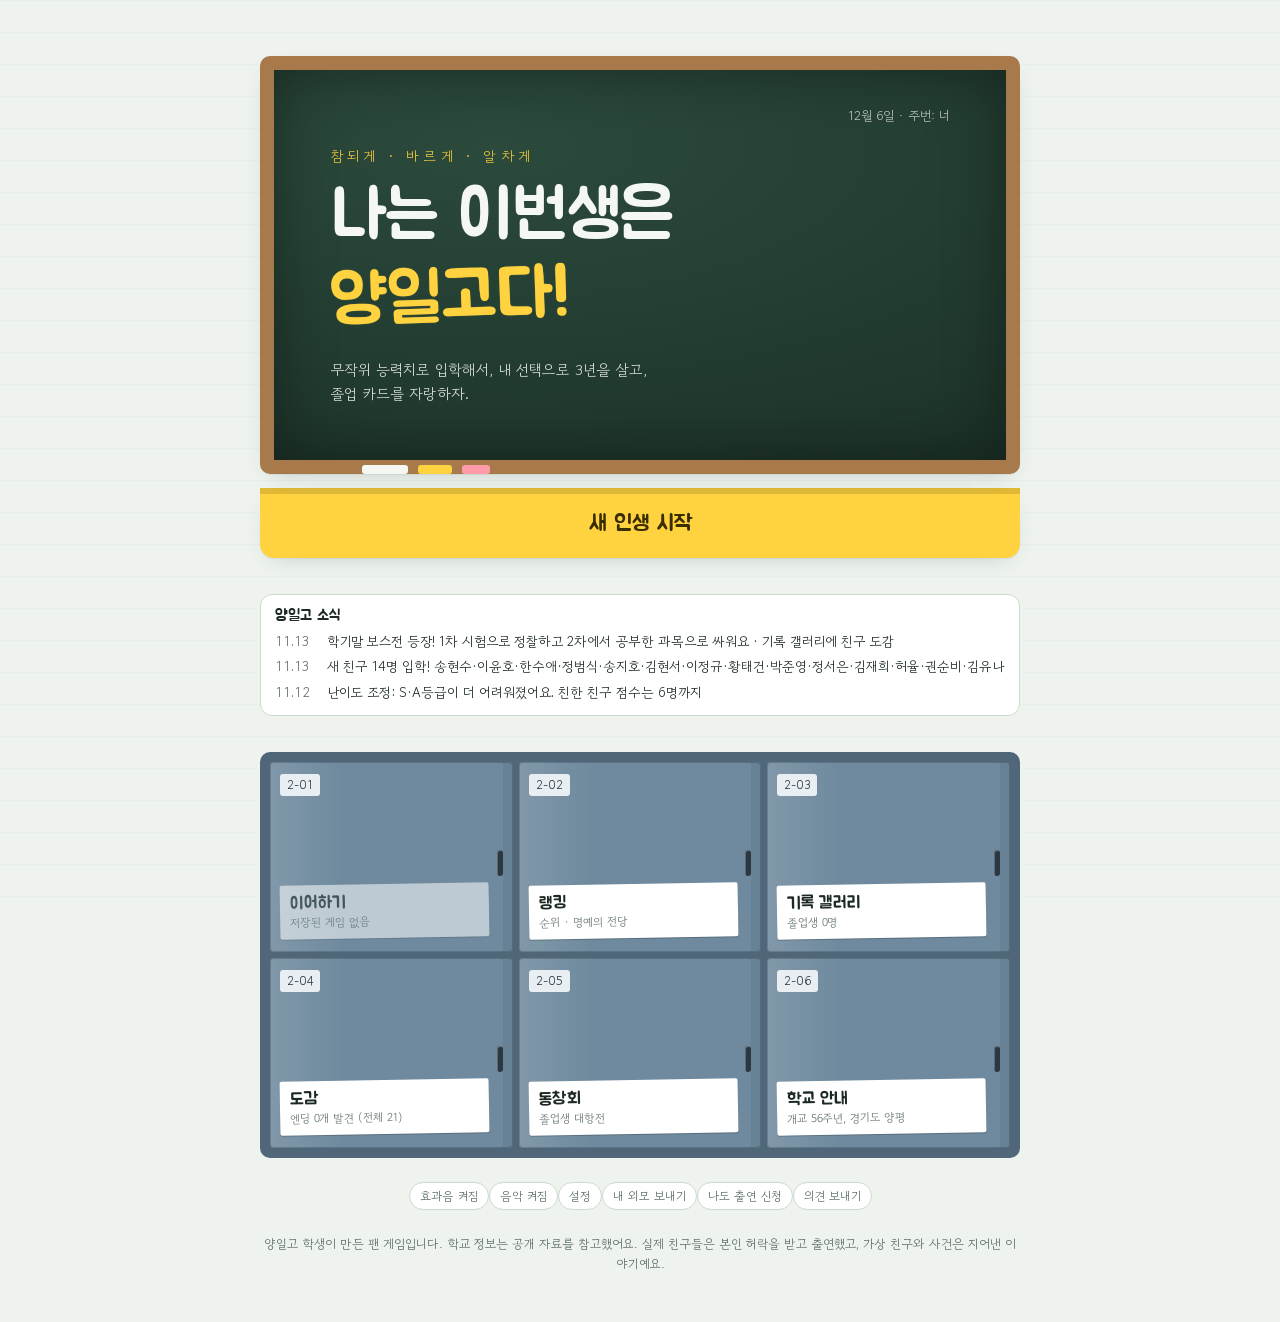
==== index.html @ 9ff0fd0d "소리: 상황별 배경음악 6곡(평소·시험·보스전·축제·밤·졸업), 효과음 10종 추가 Co-Authored-By: Claude Opus 5.5 <noreply@anthropic.co" ====
<!doctype html>
<html lang="ko">
<head>
<meta charset="utf-8">
<meta name="viewport" content="width=device-width, initial-scale=1, viewport-fit=cover">
<title>나는 이번생은 양일고다!</title>
<meta name="description" content="무작위 능력치로 입학해 졸업까지, 병맛 사건과 다양한 엔딩이 있는 학교생활 시뮬레이션">
<link rel="preconnect" href="https://fonts.googleapis.com">
<link rel="preconnect" href="https://fonts.gstatic.com" crossorigin>
<link rel="stylesheet" href="https://fonts.googleapis.com/css2?family=Jua&family=Gowun+Dodum&family=Nanum+Myeongjo:wght@400;700;800&family=Nanum+Pen+Script&display=swap">
<link rel="stylesheet" href="style.css">
<style>:root{padding-top:env(safe-area-inset-top,0px);padding-bottom:env(safe-area-inset-bottom,0px)} body{margin:0} img{max-width:100%}</style>
</head>
<body>
<div id="app" aria-live="polite"></div>
<div id="modal" class="overlay" hidden></div>
<div id="viewer" class="overlay" hidden></div>
<div id="mini" class="overlay mini" hidden></div>
<div id="toast" class="toast" role="status" hidden></div>

<script src="school.js"></script>
<script src="avatar.js"></script>
<script src="avatar2.js"></script>
<script src="scene.js"></script>
<script src="characters.js"></script>
<script src="friends.js"></script>
<script src="events.js"></script>
<script src="deep.js"></script>
<script src="variants.js"></script>
<script src="romance.js"></script>
<script src="endings.js"></script>
<script src="game.js"></script>
<script src="minigame.js"></script>
<script src="questions.js"></script>
<script src="records.js"></script>
<script src="extras.js"></script>
<script src="fx.js"></script>
<script src="meta.js"></script>
<script src="life.js"></script>
<script src="lookmaker.js"></script>
<script src="ranking.js"></script>
<script src="report.js"></script>
<script src="boss.js"></script>
<script src="bossui.js"></script>
<script src="eventv2.js"></script>
<script src="cutscene.js"></script>
<script src="sound.js"></script>
<script src="frienddex.js"></script>
<script>start();</script>
</body>
</html>
---- style.css ----
/* 레이아웃 개념: 칠판(무대)과 학생 수첩(패널) — 칠판 녹색 + 분필 흰색 + 형광펜 노랑 */
:root {
  --paper: #eef3ee;
  --card: #ffffff;
  --ink: #1d2a24;
  --muted: #5d6f66;
  --line: #cbd9cf;
  --board: #2b4a3c;
  --board-deep: #1d3329;
  --board-text: #2b4a3c;
  --chalk: #f4f7f2;
  --marker: #ffd23f;
  --marker-ink: #3a2e00;
  --rose: #d9455f;
  --violet: #7552d1;
  --wood: #a8794a;
  --up: #1f8a5b;
  --down: #c8402f;
  --shadow: 0 1px 0 rgba(29, 51, 41, .06), 0 8px 24px -12px rgba(29, 51, 41, .25);
  --steel: #6f8a9e;
  --steel-deep: #4f6778;
  --notebook: #fbfcfd;
  --notebook-line: #c9daea;
  --notebook-margin: #e7a5a5;
  --seal: #c23b2e;
  --bubble-in: #eef2ef;
  --bubble-out: #ffd23f;
  --f-disp: 'Jua', 'Gowun Dodum', 'Apple SD Gothic Neo', sans-serif;
  --f-doc: 'Nanum Myeongjo', 'AppleMyungjo', 'Batang', serif;
  --f-hand: 'Nanum Pen Script', 'Gowun Dodum', cursive;
  --f-body: 'Gowun Dodum', 'Apple SD Gothic Neo', 'Malgun Gothic', sans-serif;
  --r: 14px;
}
@media (prefers-color-scheme: dark) {
  :root:not([data-theme="light"]) {
    --paper: #111b16; --card: #1a2821; --ink: #e5ede7; --muted: #94a89d; --line: #2c4237;
    --board: #22392e; --board-deep: #172820; --board-text: #9fd8b8; --chalk: #f0f4f0; --rose: #ff7a8f; --violet: #a68bff;
    --up: #5fd39a; --down: #ff8a7a; --shadow: 0 8px 24px -12px rgba(0, 0, 0, .6); color-scheme: dark;
    --steel: #3e5363; --steel-deep: #2c3c48; --notebook: #1f2a25; --notebook-line: #2f4a5e; --notebook-margin: #6e3d3d; --seal: #ff7a6b; --bubble-in: #24342c;
  }
}
:root[data-theme="dark"] {
  --paper: #111b16; --card: #1a2821; --ink: #e5ede7; --muted: #94a89d; --line: #2c4237;
  --board: #22392e; --board-deep: #172820; --board-text: #9fd8b8; --chalk: #f0f4f0; --rose: #ff7a8f; --violet: #a68bff;
  --up: #5fd39a; --down: #ff8a7a; --shadow: 0 8px 24px -12px rgba(0, 0, 0, .6); color-scheme: dark;
    --steel: #3e5363; --steel-deep: #2c3c48; --notebook: #1f2a25; --notebook-line: #2f4a5e; --notebook-margin: #6e3d3d; --seal: #ff7a6b; --bubble-in: #24342c;
}

*, *::before, *::after { box-sizing: border-box; }
[hidden] { display: none !important; }
html, body { min-height: 100%; }
body {
  margin: 0; background: var(--paper); color: var(--ink);
  font-family: var(--f-body); font-size: 15px; line-height: 1.6;
  background-image: linear-gradient(var(--line) 1px, transparent 1px);
  background-size: 100% 32px; background-attachment: fixed;
  background-blend-mode: normal;
}
body::before { content: ""; position: fixed; inset: 0; background: var(--paper); opacity: .82; z-index: -1; }
button { font: inherit; color: inherit; }
h1, h2, h3 { font-family: var(--f-disp); font-weight: 400; line-height: 1.2; text-wrap: balance; margin: 0; }
:focus-visible { outline: 3px solid var(--marker); outline-offset: 2px; }

#app {
  max-width: 1240px; margin: 0 auto;
  padding-left: max(16px, env(safe-area-inset-left, 0px));
  padding-right: max(16px, env(safe-area-inset-right, 0px));
  padding-block: 20px 48px;
}

.eyebrow { margin: 0; font-size: 12.5px; letter-spacing: .08em; color: var(--muted); }
.eyebrow.center { text-align: center; }
.sec-title { font-size: 17px; margin-bottom: 10px; display: flex; align-items: center; gap: 8px; }
.sec-title::after { content: ""; flex: 1; height: 1px; background: var(--line); }
.fine { font-size: 12.5px; color: var(--muted); margin: 0; }
.fine.center { text-align: center; }
.fine a { color: inherit; }

/* 버튼 */
.btn {
  display: inline-flex; flex-direction: column; align-items: center; justify-content: center; gap: 2px;
  padding: 11px 18px; border-radius: 12px; border: 1.5px solid var(--line);
  background: var(--card); cursor: pointer; font-family: var(--f-disp); font-size: 16px;
  transition: transform .12s, border-color .12s, background .12s;
}
.btn:hover:not(:disabled) { border-color: var(--board); transform: translateY(-1px); }
.btn:disabled { opacity: .45; cursor: not-allowed; }
.btn small { font-family: var(--f-body); font-size: 12px; color: var(--muted); }
.btn.primary { background: var(--marker); border-color: var(--marker); color: var(--marker-ink); }
.btn.primary small { color: var(--marker-ink); }
.btn.big { padding: 16px 20px; font-size: 19px; }
.btn.sm { padding: 6px 12px; font-size: 14px; border-radius: 10px; }
.btn.wide { width: 100%; }
.link { background: none; border: 0; color: var(--muted); cursor: pointer; padding: 6px 0; font-size: 14px; }
.link:hover { color: var(--ink); text-decoration: underline; }

/* ───── 메인 메뉴 ───── */
.menu { display: grid; gap: 24px; max-width: 760px; margin: 4vh auto 0; }
.board {
  position: relative; background: radial-gradient(120% 90% at 30% 20%, var(--board), var(--board-deep));
  color: var(--chalk); border: 14px solid var(--wood); border-radius: 10px;
  padding: 36px clamp(20px, 5vw, 56px) 54px; box-shadow: var(--shadow), inset 0 0 60px rgba(0, 0, 0, .35);
}
.board-date { margin: 0 0 18px; font-size: 13px; opacity: .7; text-align: right; }
.logo { font-size: clamp(38px, 8vw, 68px); letter-spacing: -.01em; }
.logo span { color: var(--marker); display: inline-block; transform: rotate(-2deg); text-shadow: 0 0 1px rgba(255, 210, 63, .6); }
.board-sub { margin: 18px 0 0; max-width: 36ch; opacity: .85; }
.chalk-tray { position: absolute; left: 12%; bottom: -14px; display: flex; gap: 10px; }
.chalk-tray i { display: block; width: 46px; height: 9px; border-radius: 3px; background: var(--chalk); }
.chalk-tray i:nth-child(2) { background: var(--marker); width: 34px; }
.chalk-tray i:nth-child(3) { background: #ff9aa8; width: 28px; }
.menu-actions { display: grid; grid-template-columns: repeat(2, minmax(0, 1fr)); gap: 12px; }
.menu-actions .primary { grid-column: 1 / -1; }

/* ───── 공통 시트 ───── */
.sheet-head { margin-bottom: 18px; }
.sheet-head h2 { font-size: clamp(28px, 5vw, 38px); }
.sheet-head.row { display: flex; justify-content: space-between; align-items: flex-end; gap: 12px; flex-wrap: wrap; }
.paper { background: var(--card); border: 1px solid var(--line); border-radius: var(--r); padding: 18px; box-shadow: var(--shadow); min-width: 0; }

/* ───── 캐릭터 생성 ───── */
.create { max-width: 720px; margin: 0 auto; display: grid; gap: 16px; }
.idcard {
  display: grid; grid-template-columns: 130px minmax(0, 1fr); gap: 22px;
  background: var(--card); border: 1px solid var(--line); border-radius: 18px; padding: 22px; box-shadow: var(--shadow);
  border-top: 10px solid var(--board);
}
.photo {
  aspect-ratio: 3 / 4; max-width: 100%; border: 2px dashed var(--line); border-radius: 10px; display: grid; place-items: center; align-content: center; gap: 4px;
  background: repeating-linear-gradient(45deg, transparent 0 8px, color-mix(in srgb, var(--line) 35%, transparent) 8px 9px);
}
.photo span { font-family: var(--f-disp); font-size: 54px; color: var(--board-text); line-height: 1; }
.photo small { font-size: 11px; color: var(--muted); }
.field-l { font-size: 12px; color: var(--muted); letter-spacing: .08em; }
.name-input {
  display: block; width: 100%; font-family: var(--f-disp); font-size: 30px; border: 0; border-bottom: 2px solid var(--ink);
  background: transparent; color: var(--ink); padding: 2px 0 4px; margin-bottom: 14px;
}
.name-input:focus { outline: none; border-color: var(--marker); }
.seg.gender { margin: -4px 0 14px; }
.trait-cards { display: grid; grid-template-columns: repeat(auto-fit, minmax(200px, 1fr)); gap: 10px; }
.trait-card { display: grid; gap: 4px; background: var(--card); border: 1px solid var(--line); border-radius: 12px; padding: 14px; }
.trait-card b { font-family: var(--f-disp); font-weight: 400; font-size: 18px; }
.trait-card .pro { color: var(--up); font-size: 13.5px; }
.trait-card .con { color: var(--down); font-size: 13.5px; }
.trait-card.secret { border-style: dashed; color: var(--muted); }
.trait-card.secret b { color: var(--ink); }
.mode-cards { display: grid; grid-template-columns: repeat(auto-fit, minmax(220px, 1fr)); gap: 10px; }
.mode-card { display: grid; gap: 4px; text-align: left; font: inherit; color: var(--ink); background: var(--card); border: 1px solid var(--line); border-radius: 12px; padding: 14px; cursor: pointer; }
.mode-card b { font-family: var(--f-disp); font-weight: 400; font-size: 18px; }
.mode-card span { color: var(--muted); font-size: 13.5px; }
.mode-card.on { border: 2px solid var(--ink); padding: 13px; }
.mode-card:focus-visible { outline: 3px solid var(--line); outline-offset: 2px; }
.create-actions { display: flex; gap: 10px; flex-wrap: wrap; justify-content: flex-end; }
.create-actions.col { flex-direction: column; align-items: stretch; }

/* 능력치 막대 */
.stats { display: grid; gap: 7px; }
.stat { display: grid; grid-template-columns: 52px minmax(0, 1fr) 30px; align-items: center; gap: 10px; font-size: 13.5px; }
.stat-l { color: var(--muted); }
.stat-v { font-family: var(--f-disp); font-size: 16px; text-align: right; font-variant-numeric: tabular-nums; }
.bar { height: 10px; border-radius: 5px; background: color-mix(in srgb, var(--line) 70%, transparent); overflow: hidden; }
.bar i { display: block; height: 100%; background: var(--board-text); border-radius: 5px; transition: width .5s cubic-bezier(.2, .8, .2, 1); }
.stat.warn .bar i { background: #e0a52b; }
.stat.danger .bar i { background: var(--rose); }
.fatigue { margin-top: 10px; padding-top: 10px; border-top: 1px dashed var(--line); }
.fatigue .bar i { background: #8a9b92; }
.warn-text { margin: 6px 0 0; color: var(--rose); font-size: 13px; }

/* ───── 게임 화면 ───── */
.topbar {
  position: sticky; top: env(safe-area-inset-top, 0px); z-index: 5;
  display: flex; align-items: center; gap: 14px; flex-wrap: wrap;
  background: var(--board); color: var(--chalk); border-radius: 14px; padding: 10px 14px; margin-bottom: 16px;
  box-shadow: var(--shadow);
}
.logo-mini { background: var(--marker); color: var(--marker-ink); border: 0; border-radius: 8px; padding: 4px 10px; font-family: var(--f-disp); font-size: 16px; cursor: pointer; }
.date-box { display: flex; align-items: baseline; gap: 10px; flex-wrap: wrap; flex: 1; min-width: 0; }
.date-box b { font-family: var(--f-disp); font-weight: 400; font-size: 20px; }
.grade-tag { font-size: 13px; opacity: .8; }
.dday { font-size: 13px; background: rgba(255, 255, 255, .12); padding: 1px 10px; border-radius: 99px; }
.dday:empty { display: none; }
.ap { display: flex; align-items: center; gap: 6px; }
.ap i { width: 16px; height: 16px; border-radius: 50%; border: 2px solid var(--chalk); opacity: .5; }
.ap i.on { background: var(--marker); border-color: var(--marker); opacity: 1; }
.ap span { font-family: var(--f-disp); font-size: 15px; margin-left: 4px; font-variant-numeric: tabular-nums; }

.game { display: grid; grid-template-columns: 260px minmax(0, 1fr) 280px; gap: 16px; align-items: start; }
.panel { background: var(--card); border: 1px solid var(--line); border-radius: var(--r); padding: 16px; box-shadow: var(--shadow); min-width: 0; }
.me-head { display: flex; align-items: center; gap: 12px; margin-bottom: 10px; }
.me-photo { width: 48px; height: 48px; flex: none; display: grid; place-items: center; border-radius: 12px; background: var(--board); color: var(--chalk); font-family: var(--f-disp); font-size: 24px; }
.me-name { font-family: var(--f-disp); font-weight: 400; font-size: 21px; display: block; line-height: 1.2; }
.me-nick { display: block; color: var(--muted); font-size: 12.5px; }
.traits { display: flex; flex-wrap: wrap; gap: 5px; margin-bottom: 14px; }
.trait { font-size: 12px; padding: 2px 9px; border-radius: 99px; background: color-mix(in srgb, var(--board-text) 12%, transparent); border: 1px solid color-mix(in srgb, var(--board-text) 30%, transparent); cursor: help; }
.trait.talent { background: var(--marker); color: var(--marker-ink); border-color: var(--marker); }
.trait.secret { border-style: dashed; background: none; color: var(--muted); }
.me-meta { margin: 14px 0 0; display: grid; gap: 6px; font-size: 13px; }
.me-meta div { display: flex; justify-content: space-between; gap: 8px; }
.me-meta dt { color: var(--muted); }
.me-meta dd { margin: 0; text-align: right; display: flex; gap: 3px; flex-wrap: wrap; justify-content: flex-end; }
.gr { display: inline-grid; place-items: center; min-width: 22px; height: 22px; padding: 0 4px; border-radius: 6px; font-family: var(--f-disp); font-size: 13px; background: color-mix(in srgb, var(--line) 60%, transparent); }
.gr.g1, .gr.g2 { background: var(--marker); color: var(--marker-ink); }
.gr.g3 { background: color-mix(in srgb, var(--board-text) 22%, transparent); }
.gr.g4, .gr.g5 { background: color-mix(in srgb, var(--rose) 18%, transparent); }
.gr.g7, .gr.g8, .gr.g9 { background: color-mix(in srgb, var(--rose) 22%, transparent); }

.stage { display: grid; gap: 14px; min-width: 0; }
.slots { list-style: none; margin: 0; padding: 0; display: grid; grid-template-columns: repeat(3, 1fr); gap: 6px; }
.slots li { text-align: center; font-size: 13px; padding: 6px 4px; border-radius: 10px; border: 1.5px dashed var(--line); color: var(--muted); }
.slots li.done { text-decoration: line-through; opacity: .6; }
.slots li.now { border-style: solid; border-color: var(--board-text); color: var(--ink); background: var(--card); font-weight: 700; }

.situation {
  position: relative; background: radial-gradient(120% 120% at 20% 0%, var(--board), var(--board-deep)); color: var(--chalk);
  border: 10px solid var(--wood); border-radius: 10px; padding: 22px 24px 26px; min-height: 180px;
  box-shadow: inset 0 0 40px rgba(0, 0, 0, .3);
}
.situation .eyebrow { color: var(--marker); opacity: .95; }
.situation h2 { font-size: clamp(24px, 4vw, 32px); margin: 6px 0 4px; }
.sit-text { margin: 8px 0 0; font-size: 16.5px; max-width: 60ch; }
.chips { display: flex; flex-wrap: wrap; gap: 6px; margin-top: 12px; }
.chip { font-size: 12.5px; padding: 2px 10px; border-radius: 99px; font-variant-numeric: tabular-nums; }
.chip.up { background: color-mix(in srgb, var(--up) 22%, transparent); color: var(--up); }
.chip.down { background: color-mix(in srgb, var(--down) 20%, transparent); color: var(--down); }
.situation .chip.up { background: rgba(95, 211, 154, .18); color: #9ff0c3; }
.situation .chip.down { background: rgba(255, 138, 122, .18); color: #ffb3a8; }
.notes { list-style: none; margin: 12px 0 0; padding: 0; display: grid; gap: 4px; }
.notes li { font-family: var(--f-disp); font-size: 15px; color: var(--marker-ink); background: var(--marker); padding: 3px 10px; border-radius: 6px; justify-self: start; }

.actions { display: grid; grid-template-columns: repeat(auto-fill, minmax(190px, 1fr)); gap: 10px; }
.action {
  display: flex; align-items: center; gap: 12px; text-align: left; padding: 12px 14px; border-radius: 14px;
  background: var(--card); border: 1.5px solid var(--line); cursor: pointer; transition: transform .12s, border-color .12s, box-shadow .12s;
}
.action:hover:not(:disabled) { transform: translateY(-2px); border-color: var(--board); box-shadow: var(--shadow); }
.action:disabled { opacity: .45; cursor: not-allowed; }
.action b, .pick b, .choice b { font-family: var(--f-disp); font-weight: 400; font-size: 17px; display: block; line-height: 1.25; }
.action small, .pick small, .choice small { color: var(--muted); font-size: 12.5px; display: block; }
.stamp {
  flex: none; width: 44px; height: 44px; border-radius: 50%; display: grid; place-items: center;
  border: 2.5px solid var(--rose); color: var(--rose); font-family: var(--f-disp); font-size: 20px; transform: rotate(-8deg);
}
.picker { background: var(--card); border: 1.5px solid var(--board); border-radius: 14px; padding: 14px; }
.picker-head { display: flex; justify-content: space-between; align-items: center; margin-bottom: 10px; font-family: var(--f-disp); font-size: 17px; }
.picker-head b { font-weight: 400; }
.pick-grid { display: grid; grid-template-columns: repeat(auto-fill, minmax(200px, 1fr)); gap: 8px; }
.pick { display: flex; align-items: center; gap: 10px; text-align: left; padding: 10px 12px; border-radius: 12px; border: 1.5px solid var(--line); background: var(--paper); cursor: pointer; }
.pick:hover { border-color: var(--board); }
.pick.loc { border-left: 5px solid var(--board); }
.day-end { display: flex; justify-content: flex-end; }

.avatar { flex: none; width: 38px; height: 38px; border-radius: 50%; display: grid; place-items: center; background: var(--c, var(--muted)); color: #fff; font-family: var(--f-disp); font-size: 18px; }
.avatar.sm { width: 32px; height: 32px; font-size: 15px; }
.avatar.lg { width: 64px; height: 64px; font-size: 28px; }
.friends { list-style: none; margin: 0 0 18px; padding: 0; display: grid; gap: 10px; }
.friends li { display: grid; grid-template-columns: auto minmax(0, 1fr) auto; align-items: center; gap: 10px; font-size: 13.5px; }
.friends li b { font-weight: 700; display: block; line-height: 1.3; }
.friends li small { color: var(--muted); font-size: 12px; }
.friends li.unknown { opacity: .5; }
.heart { display: block; height: 6px; border-radius: 3px; background: color-mix(in srgb, var(--line) 70%, transparent); overflow: hidden; margin-top: 3px; }
.heart i { display: block; height: 100%; background: var(--rose); border-radius: 3px; }
.log { list-style: none; margin: 0; padding: 0; display: grid; gap: 6px; font-size: 12.5px; color: var(--muted); }
.log li { padding-left: 12px; position: relative; }
.log li::before { content: ""; position: absolute; left: 0; top: .65em; width: 5px; height: 5px; border-radius: 50%; background: var(--line); }

/* ───── 이벤트 모달 ───── */
.overlay {
  position: fixed; inset: 0; z-index: 20; display: grid; place-items: center; overflow-y: auto;
  background: rgba(10, 20, 15, .55); backdrop-filter: blur(3px);
  padding: max(16px, env(safe-area-inset-top, 0px)) max(16px, env(safe-area-inset-right, 0px)) max(16px, env(safe-area-inset-bottom, 0px)) max(16px, env(safe-area-inset-left, 0px));
}
.ev-card {
  width: min(620px, 100%); background: var(--card); border-radius: 18px; padding: 22px; box-shadow: 0 30px 60px -20px rgba(0, 0, 0, .5);
  border-top: 10px solid var(--board); animation: pop .28s cubic-bezier(.2, .9, .3, 1.2);
}
.ev-card.t-absurd { border-top-color: var(--rose); }
.ev-card.t-rare { border-top-color: var(--violet); }
.ev-card.t-story { border-top-color: var(--marker); }
.ev-card.t-char, .ev-card.t-meet { border-top-color: #ff9aa8; }
.ev-top { display: flex; gap: 6px; margin-bottom: 8px; }
.ev-type { font-size: 12px; padding: 2px 10px; border-radius: 99px; background: color-mix(in srgb, var(--board) 15%, transparent); }
.t-absurd .ev-type { background: color-mix(in srgb, var(--rose) 18%, transparent); color: var(--rose); }
.t-rare .ev-type { background: color-mix(in srgb, var(--violet) 18%, transparent); color: var(--violet); }
.t-story .ev-type { background: var(--marker); color: var(--marker-ink); }
.ev-new { font-size: 12px; padding: 2px 10px; border-radius: 99px; background: var(--violet); color: #fff; }
.ev-card h2 { font-size: 26px; margin-bottom: 12px; }
.ev-body { display: flex; gap: 14px; align-items: flex-start; }
.ev-body p { margin: 0; font-size: 16px; }
.speaker { display: grid; justify-items: center; gap: 4px; flex: none; }
.speaker small { font-size: 12px; color: var(--muted); }
.ev-choices { display: grid; gap: 8px; margin-top: 18px; }
.choice { text-align: left; padding: 12px 16px; border-radius: 12px; border: 1.5px solid var(--line); background: var(--paper); cursor: pointer; transition: border-color .12s, transform .12s; }
.choice:hover:not(:disabled) { border-color: var(--board); transform: translateX(3px); }
.choice:disabled { opacity: .5; cursor: not-allowed; }
.ev-result { margin: 18px 0 14px; padding: 14px 16px; background: var(--paper); border-radius: 12px; border-left: 4px solid var(--marker); }
.ev-result p { margin: 4px 0 0; }
.ev-result .notes li { font-size: 14px; }
@keyframes pop { from { transform: translateY(14px) scale(.97); opacity: 0; } to { transform: none; opacity: 1; } }

/* ───── 학기 결산 ───── */
.report { max-width: 980px; margin: 0 auto; display: grid; gap: 16px; }
.report-grid { display: grid; grid-template-columns: repeat(3, minmax(0, 1fr)); gap: 14px; }
.tbl { width: 100%; border-collapse: collapse; font-size: 14px; font-variant-numeric: tabular-nums; }
.tbl th { text-align: left; font-weight: 400; color: var(--muted); font-size: 12.5px; border-bottom: 1px solid var(--line); padding: 4px 0; }
.tbl td { padding: 7px 0; border-bottom: 1px dashed var(--line); }
.tbl td:last-child, .tbl th:last-child { text-align: right; }
.tbl .up { color: var(--up); } .tbl .down { color: var(--down); }
.teacher-note { margin: 0; font-size: 13.5px; padding: 10px 12px; background: var(--paper); border-radius: 10px; }
.teacher-note b { display: block; font-family: var(--f-disp); font-weight: 400; color: var(--rose); }

/* ───── 엔딩 ───── */
.ending { max-width: 1040px; margin: 0 auto; display: grid; gap: 14px; }
.ending-head { display: flex; align-items: center; justify-content: center; gap: 20px; flex-wrap: wrap; }
.ending-kicker { margin: 0; color: var(--muted); font-size: 14px; }
.ending-title { font-size: clamp(34px, 7vw, 58px); animation: rise .8s cubic-bezier(.2, .8, .2, 1) both; }
.ending-desc { text-align: center; max-width: 52ch; margin: 0 auto; font-size: 16.5px; }
.rank-stamp {
  width: 92px; height: 92px; flex: none; border-radius: 50%; display: grid; place-items: center;
  border: 6px double var(--rose); color: var(--rose); font-family: var(--f-disp); font-size: 50px; transform: rotate(-12deg);
  animation: stamp .5s .5s cubic-bezier(.3, 1.6, .5, 1) both;
}
.rank-stamp.r-S { color: #d4a400; border-color: #d4a400; }
.rank-stamp.sm { width: 44px; height: 44px; font-size: 22px; border-width: 4px; animation: none; }
.ending-grid { display: grid; grid-template-columns: minmax(0, 1.1fr) minmax(0, 1fr); gap: 18px; margin-top: 8px; align-items: start; }
.card-frame { margin: 0; display: grid; gap: 6px; }
.card-frame img { width: 100%; max-width: 100%; aspect-ratio: 3 / 5; border-radius: 12px; background: var(--board-deep); box-shadow: var(--shadow); }
.card-frame figcaption { font-size: 12.5px; color: var(--muted); text-align: center; }
.ending-side { display: grid; gap: 14px; }
.kv { margin: 0; display: grid; grid-template-columns: repeat(2, minmax(0, 1fr)); gap: 10px 16px; }
.kv dt { font-size: 12px; color: var(--muted); }
.kv dd { margin: 0; font-family: var(--f-disp); font-size: 18px; }
.nick-line { margin: 12px 0 0; font-size: 13.5px; color: var(--muted); }
@keyframes rise { from { opacity: 0; transform: translateY(16px); } to { opacity: 1; transform: none; } }
@keyframes stamp { from { opacity: 0; transform: rotate(-12deg) scale(2.2); } to { opacity: 1; transform: rotate(-12deg) scale(1); } }

/* ───── 갤러리 · 도감 ───── */
.gallery, .dex { max-width: 1040px; margin: 0 auto; display: grid; gap: 14px; }
.toolbar { display: flex; justify-content: space-between; gap: 10px; flex-wrap: wrap; align-items: center; }
.tool-r { display: flex; gap: 8px; flex-wrap: wrap; justify-content: flex-end; }
.seg { display: inline-flex; flex-wrap: wrap; background: var(--card); border: 1px solid var(--line); border-radius: 12px; padding: 3px; gap: 2px; justify-self: start; }
.seg button { border: 0; background: none; padding: 6px 14px; border-radius: 9px; cursor: pointer; font-size: 14px; }
.seg button.on { background: var(--board); color: var(--chalk); }
.import { display: grid; gap: 8px; background: var(--card); border: 1px solid var(--line); border-radius: 12px; padding: 14px; font-size: 13.5px; }
.import textarea { width: 100%; font: 12px/1.4 ui-monospace, monospace; border: 1px solid var(--line); border-radius: 8px; padding: 8px; background: var(--paper); color: var(--ink); resize: vertical; }
.rec-grid { display: grid; grid-template-columns: repeat(auto-fill, minmax(230px, 1fr)); gap: 12px; }
.rec {
  display: grid; gap: 10px; text-align: left; padding: 14px; border-radius: 14px; cursor: pointer;
  background: radial-gradient(120% 120% at 20% 0%, var(--board), var(--board-deep)); color: var(--chalk);
  border: 6px solid var(--wood); transition: transform .15s;
}
.rec:hover { transform: translateY(-3px) rotate(-.4deg); }
.rec-top { display: flex; justify-content: space-between; font-size: 11.5px; opacity: .7; font-variant-numeric: tabular-nums; }
.rec-main { display: flex; align-items: center; gap: 10px; }
.rec-main b { font-family: var(--f-disp); font-weight: 400; font-size: 20px; display: block; line-height: 1.2; }
.rec-main small { color: var(--marker); font-size: 13px; }
.rec .rank-stamp { color: #ff9aa8; border-color: #ff9aa8; }
.rec .rank-stamp.r-S { color: var(--marker); border-color: var(--marker); }
.mini-stats { display: grid; grid-template-columns: repeat(5, 1fr); gap: 6px; height: 54px; align-items: end; }
.mini-stats span { position: relative; height: 100%; display: flex; align-items: flex-end; background: rgba(255, 255, 255, .08); border-radius: 4px; }
.mini-stats i { display: block; width: 100%; background: var(--chalk); border-radius: 4px; opacity: .85; }
.mini-stats em { position: absolute; bottom: 2px; left: 0; right: 0; text-align: center; font-style: normal; font-size: 10.5px; color: var(--board-deep); }
.rec-traits { font-size: 12px; opacity: .75; }
.empty { text-align: center; padding: 50px 16px; background: var(--card); border: 1.5px dashed var(--line); border-radius: 16px; display: grid; gap: 4px; justify-items: center; }
.empty p { margin: 0; }
.empty p:first-child { font-family: var(--f-disp); font-size: 22px; }
.empty .btn { margin-top: 12px; }
.dex-list { list-style: none; margin: 0; padding: 0; display: grid; grid-template-columns: repeat(auto-fill, minmax(260px, 1fr)); gap: 10px; }
.dex-item { display: grid; gap: 4px; padding: 14px; border-radius: 12px; border: 1.5px dashed var(--line); color: var(--muted); font-size: 13.5px; }
.dex-item b { font-family: var(--f-disp); font-weight: 400; font-size: 18px; color: var(--ink); }
.dex-item.found { border-style: solid; background: var(--card); color: var(--ink); box-shadow: var(--shadow); }
.dex-item.found b { color: var(--board-text); }
.dex-item.rare b { color: var(--violet); }
.dex-item small { color: var(--muted); }
.viewer-card { width: min(520px, 100%); display: grid; gap: 12px; background: var(--card); padding: 16px; border-radius: 16px; }
.viewer-card img { width: 100%; max-width: 100%; aspect-ratio: 3 / 4; border-radius: 10px; background: var(--board-deep); }

.toast {
  position: fixed; left: 50%; transform: translateX(-50%); z-index: 30;
  bottom: calc(20px + env(safe-area-inset-bottom, 0px));
  background: var(--ink); color: var(--paper); padding: 10px 18px; border-radius: 12px; font-size: 14px;
  max-width: calc(100% - 32px); box-shadow: var(--shadow); animation: rise .25s ease-out;
}

/* ───── 교훈 · 급식 · 학교 안내 ───── */
.board-motto { margin: 0 0 10px; font-size: 14px; letter-spacing: .3em; color: var(--marker); opacity: .9; }
.menu-strip { margin: 0; font-size: 13px; color: var(--muted); padding: 7px 12px; border: 1px dashed var(--line); border-radius: 10px; background: var(--card); }
.menu-strip b { font-family: var(--f-disp); font-weight: 400; color: var(--ink); margin-right: 6px; }
.school { max-width: 1040px; margin: 0 auto; display: grid; gap: 14px; }
.motto-stone {
  display: flex; align-items: center; justify-content: center; gap: clamp(14px, 4vw, 40px); flex-wrap: wrap;
  padding: 22px 16px; border-radius: 40% 46% 12px 12px / 60% 60% 12px 12px;
  background: linear-gradient(160deg, #cfc8bb, #a39b8c); color: #2e2a23; box-shadow: var(--shadow);
}
.motto-stone span { font-size: 13px; letter-spacing: .2em; opacity: .7; }
.motto-stone b { font-family: var(--f-disp); font-weight: 400; font-size: clamp(26px, 5vw, 38px); }
.school-grid { display: grid; grid-template-columns: repeat(2, minmax(0, 1fr)); gap: 14px; }
.school-grid .wide { grid-column: 1 / -1; }
.kv small { display: block; font-size: 11.5px; color: var(--muted); line-height: 1.4; }
.ideal-list, .subject-tags, .sched, .history { list-style: none; margin: 0; padding: 0; }
.ideal-list { display: grid; gap: 8px; }
.ideal-list li { display: grid; gap: 1px; font-size: 13.5px; }
.ideal-list b { font-family: var(--f-disp); font-weight: 400; font-size: 16px; color: var(--board-text); }
.subject-tags { display: flex; flex-wrap: wrap; gap: 6px; margin-bottom: 8px; }
.subject-tags li { font-size: 13px; padding: 3px 10px; border-radius: 8px; background: var(--paper); border: 1px solid var(--line); }
.sched { display: grid; gap: 4px; font-size: 13.5px; margin-bottom: 14px; }
.sched li { display: grid; grid-template-columns: 72px minmax(0, 1fr); gap: 8px; }
.sched span, .history span { font-family: var(--f-disp); color: var(--board-text); font-variant-numeric: tabular-nums; }
.history { display: grid; grid-template-columns: repeat(auto-fill, minmax(240px, 1fr)); gap: 6px 18px; font-size: 13.5px; }
.history li { display: grid; grid-template-columns: 44px minmax(0, 1fr); gap: 8px; }

/* ───── 수강신청 · 과목 ───── */
.course { max-width: 900px; margin: 0 auto; display: grid; gap: 14px; }
.track-pick { display: grid; grid-template-columns: repeat(2, minmax(0, 1fr)); gap: 10px; }
.track { display: grid; gap: 4px; text-align: left; padding: 18px; border-radius: 14px; border: 2px solid var(--line); background: var(--card); cursor: pointer; }
.track b { font-family: var(--f-disp); font-weight: 400; font-size: 26px; }
.track small { color: var(--muted); font-size: 13px; }
.track.on { border-color: var(--board-text); background: color-mix(in srgb, var(--board-text) 10%, var(--card)); }
.track-tag { margin: 0; font-family: var(--f-disp); font-size: 17px; color: var(--board-text); }
.course-grid { display: grid; grid-template-columns: repeat(auto-fill, minmax(220px, 1fr)); gap: 10px; }
.course-card { display: grid; gap: 5px; text-align: left; padding: 14px; border-radius: 14px; border: 2px solid var(--line); background: var(--card); cursor: pointer; transition: border-color .12s, transform .12s; }
.course-card:hover:not(:disabled) { transform: translateY(-2px); border-color: var(--board-text); }
.course-card:disabled { opacity: .45; cursor: not-allowed; }
.course-card.on { border-color: var(--marker); background: color-mix(in srgb, var(--marker) 14%, var(--card)); }
.course-card small { color: var(--muted); font-size: 12.5px; }
.cc-top { display: flex; justify-content: space-between; align-items: baseline; gap: 8px; }
.cc-top b { font-family: var(--f-disp); font-weight: 400; font-size: 19px; }
.cc-area { font-size: 11.5px; padding: 1px 8px; border-radius: 99px; background: var(--paper); border: 1px solid var(--line); flex: none; }
.cc-meta { font-size: 12.5px; font-variant-numeric: tabular-nums; }
.cc-friend { display: flex; align-items: center; gap: 6px; font-size: 12.5px; color: var(--rose); }
.cc-perk { font-size: 12px; color: var(--up); }
.pick.subj { align-items: center; }
.subj-m { flex: none; width: 38px; height: 38px; border-radius: 10px; display: grid; place-items: center; background: var(--board); color: var(--chalk); font-family: var(--f-disp); font-size: 16px; font-variant-numeric: tabular-nums; }
.pick.subj > span:last-child { flex: 1; min-width: 0; }
.heart.mastery i { background: var(--board-text); }
.tbl small { color: var(--muted); font-size: 11.5px; }
.tbl .avg td { border-bottom: 0; font-family: var(--f-disp); }
.ev-result p, .sit-text { white-space: pre-line; }
.ev-card.t-talk { border-top-color: #ff9aa8; }
.t-talk .ev-type { background: color-mix(in srgb, #ff9aa8 30%, transparent); }

.course-group { display: grid; gap: 8px; }
.cg-count { font-family: var(--f-body); font-size: 13px; padding: 1px 10px; border-radius: 99px; background: var(--paper); border: 1px solid var(--line); }
.cg-count.ok { background: var(--marker); border-color: var(--marker); color: var(--marker-ink); }
.subject-tags small { color: var(--muted); font-size: 11px; }
.curri { list-style: none; margin: 0 0 8px; padding: 0; display: grid; gap: 6px; font-size: 13px; }
.curri li { display: grid; grid-template-columns: 78px minmax(0, 1fr); gap: 8px; }
.curri span { font-family: var(--f-disp); color: var(--board-text); }

.sfx-btn { border: 1px solid rgba(255, 255, 255, .35); background: none; color: var(--chalk); border-radius: 99px; padding: 3px 10px; font-size: 12px; cursor: pointer; }
.sfx-btn.light { border-color: var(--line); color: var(--muted); background: var(--card); }
.menu-foot { display: flex; justify-content: center; }
.statline { display: none; flex-basis: 100%; flex-wrap: wrap; gap: 4px 12px; font-size: 12.5px; padding-top: 6px; border-top: 1px solid rgba(255, 255, 255, .15); font-variant-numeric: tabular-nums; }
.statline b { font-family: var(--f-disp); font-weight: 400; font-size: 15px; color: var(--marker); }
.statline .warn b { color: #ffb34d; } .statline .danger b { color: #ff8a8a; }
.daily-tag { margin: 8px 0 0; display: inline-block; font-size: 13px; padding: 4px 12px; border-radius: 8px; background: var(--marker); color: var(--marker-ink); }
.setuk ul { list-style: none; margin: 0; padding: 0; display: grid; gap: 8px; font-size: 14px; }
.setuk li b { font-family: var(--f-disp); font-weight: 400; color: var(--board-text); margin-right: 6px; }

/* ───── 미니게임 ───── */
.overlay.mini { z-index: 25; }
.mini-card { border-top-color: var(--marker); display: grid; gap: 14px; }
.mini-head { display: flex; justify-content: space-between; align-items: center; gap: 8px; }
.mini-q { margin: 0; font-size: 19px; font-family: var(--f-disp); line-height: 1.35; }
.mini-q small { display: block; font-family: var(--f-body); font-size: 12.5px; color: var(--muted); margin-bottom: 4px; }
.mini-opts { display: grid; grid-template-columns: repeat(2, minmax(0, 1fr)); gap: 8px; }
.mini-opts .choice { text-align: center; font-size: 15px; }
.choice.right { border-color: var(--up); background: color-mix(in srgb, var(--up) 18%, var(--card)); }
.choice.wrong { border-color: var(--down); background: color-mix(in srgb, var(--down) 15%, var(--card)); }
.mini-timer { height: 8px; border-radius: 4px; background: color-mix(in srgb, var(--line) 70%, transparent); overflow: hidden; }
.mini-timer i { display: block; height: 100%; width: 100%; background: var(--marker); }
.mini-track { position: relative; height: 46px; border-radius: 12px; background: color-mix(in srgb, var(--line) 60%, transparent); overflow: hidden; }
.mini-zone { position: absolute; top: 0; bottom: 0; background: color-mix(in srgb, var(--up) 45%, transparent); }
.mini-cursor { position: absolute; top: 4px; bottom: 4px; width: 6px; margin-left: -3px; border-radius: 3px; background: var(--ink); }
.mini-pads { display: grid; grid-template-columns: repeat(2, 1fr); gap: 10px; max-width: 300px; margin: 0 auto; width: 100%; }
.pad { aspect-ratio: 1; border-radius: 18px; border: 0; cursor: pointer; opacity: .45; transition: opacity .1s, transform .1s; }
.pad.p0 { background: #e0483b; } .pad.p1 { background: #ffd23f; } .pad.p2 { background: #1f9e74; } .pad.p3 { background: #3d7fd9; }
.pad.lit { opacity: 1; transform: scale(1.04); box-shadow: 0 0 24px rgba(255, 255, 255, .6); }
.pad:disabled { cursor: default; }
.mini-result { text-align: center; display: grid; gap: 6px; }
.mini-result b { font-family: var(--f-disp); font-weight: 400; font-size: 28px; }
.mini-result p { margin: 0; color: var(--muted); }
.mini-mult { justify-self: center; font-family: var(--f-disp); font-size: 20px; padding: 2px 14px; border-radius: 99px; background: var(--marker); color: var(--marker-ink); }
.ev-card.t-love { border-top-color: #ff6f91; }
.t-love .ev-type { background: color-mix(in srgb, #ff6f91 25%, transparent); color: #d63a64; }

.stars { color: #e8a317; letter-spacing: 1px; }
.title-btn { padding: 0; color: var(--ink); font-family: var(--f-disp); font-size: 13.5px; text-align: right; }
.pick.on { border-color: var(--marker); background: color-mix(in srgb, var(--marker) 14%, var(--paper)); }

/* ───── 졸업식 · 앨범 · 설정 ───── */
.ceremony { max-width: 960px; margin: 0 auto; display: grid; gap: 18px; }
.cer-title { text-align: center; font-size: clamp(32px, 6vw, 48px); }
.center { text-align: center; justify-content: center; }
.song { text-align: center; padding: 26px 18px; border-radius: 16px; background: radial-gradient(120% 120% at 20% 0%, var(--board), var(--board-deep)); color: var(--chalk); border: 8px solid var(--wood); }
.song p { margin: 8px 0 0; font-size: 17px; line-height: 1.8; }
.song .song-end { font-family: var(--f-disp); font-size: 22px; color: var(--marker); }
.rolling { display: grid; grid-template-columns: repeat(auto-fill, minmax(220px, 1fr)); gap: 14px; }
.note { display: grid; gap: 8px; padding: 16px; border-radius: 6px; background: #fff7c7; color: #3a2e00; box-shadow: var(--shadow); transform: rotate(var(--r)); }
.note.heart { background: #ffe1ea; }
.note p { margin: 0; font-size: 14.5px; line-height: 1.55; }
.note small { justify-self: end; font-family: var(--f-disp); font-size: 14px; }
.album { display: grid; grid-template-columns: repeat(auto-fill, minmax(170px, 1fr)); gap: 16px; }
.album.small { grid-template-columns: repeat(auto-fill, minmax(150px, 1fr)); gap: 12px; }
.polaroid { margin: 0; display: grid; gap: 4px; padding: 12px 12px 16px; background: #fbfbf8; color: #2a2a2a; border-radius: 4px; box-shadow: 0 6px 14px -8px rgba(0, 0, 0, .45); transform: rotate(var(--r)); border-top: 46px solid var(--board); }
.polaroid.t-love { border-top-color: #ff8fab; } .polaroid.t-cameo, .polaroid.t-char, .polaroid.t-meet { border-top-color: #e8a317; } .polaroid.t-rare { border-top-color: var(--violet); } .polaroid.t-council, .polaroid.t-club { border-top-color: #3d7fd9; }
.polaroid .when { font-size: 11.5px; color: #777; }
.polaroid b { font-family: var(--f-disp); font-weight: 400; font-size: 15.5px; line-height: 1.3; }
.polaroid figcaption { font-size: 12.5px; color: #555; }
.rolling-mini { list-style: none; margin: 0; padding: 0; display: grid; gap: 6px; font-size: 14px; }
.rolling-mini b { font-family: var(--f-disp); font-weight: 400; color: var(--board-text); margin-right: 6px; }
.settings { display: grid; gap: 10px; }
.setting { display: flex; justify-content: space-between; align-items: center; gap: 14px; text-align: left; padding: 16px; border-radius: 14px; border: 2px solid var(--line); background: var(--card); cursor: pointer; }
.setting b { font-family: var(--f-disp); font-weight: 400; font-size: 18px; display: block; }
.setting small { color: var(--muted); font-size: 13px; }
.setting .toggle { flex: none; font-family: var(--f-disp); padding: 4px 12px; border-radius: 99px; background: var(--paper); border: 1px solid var(--line); }
.setting.on { border-color: var(--marker); } .setting.on .toggle { background: var(--marker); color: var(--marker-ink); border-color: var(--marker); }
.day-end { gap: 8px; flex-wrap: wrap; }

/* ───── 반응형 ───── */
@media (max-width: 1080px) {
  .game { grid-template-columns: 240px minmax(0, 1fr); }
}
@media (max-width: 760px) {
  .game { grid-template-columns: minmax(0, 1fr); }
  .stage { order: -1; }
  .statline { display: flex; }
  .topbar { gap: 8px 10px; padding: 10px 12px; }
  .date-box { gap: 2px 8px; }
  .date-box b { font-size: 18px; white-space: nowrap; }
  .dday, .grade-tag { white-space: nowrap; }
  .ap span { display: none; }
  .sfx-btn { padding: 2px 8px; }
  .report-grid, .ending-grid, .school-grid { grid-template-columns: minmax(0, 1fr); }
  .idcard { grid-template-columns: 90px minmax(0, 1fr); gap: 14px; padding: 16px; }
  .menu-actions { grid-template-columns: minmax(0, 1fr); }
  .situation { padding: 18px; border-width: 8px; }
  .ev-body { flex-direction: column; }
  .speaker { flex-direction: row; }
  .actions { grid-template-columns: repeat(2, minmax(0, 1fr)); }
  .track-pick { grid-template-columns: minmax(0, 1fr); }
  .action { flex-direction: column; align-items: flex-start; gap: 6px; }
}
@media (prefers-reduced-motion: reduce) {
  *, *::before, *::after { animation: none !important; transition: none !important; }
}


/* ───── 교실 소품 디자인 (2차) ─────
   메뉴는 복도 사물함, 사건은 종이 종류(가정통신문·공책 쪽지·메시지·앨범 사진), 졸업은 졸업장과 생활기록부. */

/* 메인 메뉴: 칠판 받침대 버튼 + 사물함 */
.ledge-btn {
  justify-self: stretch; margin-top: -10px; font: inherit; font-family: var(--f-disp); font-size: 22px; cursor: pointer;
  background: var(--marker); color: var(--marker-ink); border: 0; border-radius: 0 0 14px 14px; padding: 18px 20px 16px;
  box-shadow: inset 0 6px 0 rgba(0, 0, 0, .12), var(--shadow);
}
.ledge-btn:hover { filter: brightness(1.04); }
.lockers { display: grid; grid-template-columns: repeat(5, minmax(0, 1fr)); gap: 6px; padding: 10px; background: var(--steel-deep); border-radius: 10px; }
.locker {
  position: relative; display: grid; grid-template-rows: auto 34px 1fr; gap: 10px; min-height: 190px; padding: 12px 10px 14px;
  text-align: left; font: inherit; color: var(--ink); cursor: pointer; border: 0; border-radius: 4px;
  background: linear-gradient(90deg, rgba(255, 255, 255, .12), transparent 30%), var(--steel);
  box-shadow: inset 0 0 0 1px rgba(0, 0, 0, .18), inset -10px 0 0 rgba(0, 0, 0, .06);
}
.locker::after { content: ""; position: absolute; right: 10px; top: 46%; width: 6px; height: 26px; border-radius: 3px; background: #2a3843; box-shadow: inset 1px 1px 0 rgba(255, 255, 255, .25); }
.locker-no { justify-self: start; font-size: 12px; font-variant-numeric: tabular-nums; background: #e9eef2; color: #24323c; padding: 1px 7px; border-radius: 3px; }
.vents { background: repeating-linear-gradient(180deg, rgba(0, 0, 0, .28) 0 3px, transparent 3px 8px); border-radius: 2px; margin-right: 18px; }
.nametag { align-self: end; display: grid; gap: 2px; background: var(--card); padding: 8px 10px; border-radius: 2px; box-shadow: 0 1px 0 rgba(0, 0, 0, .2); transform: rotate(-1deg); margin-right: 14px; }
.nametag b { font-family: var(--f-disp); font-weight: 400; font-size: 17px; line-height: 1.2; }
.nametag small { font-size: 11.5px; color: var(--muted); line-height: 1.35; }
.locker:hover:not(:disabled) { background: linear-gradient(90deg, rgba(255, 255, 255, .2), transparent 30%), var(--steel); }
.locker:disabled { cursor: not-allowed; }
.locker:disabled .nametag { opacity: .55; }
.locker:focus-visible, .ledge-btn:focus-visible { outline: 3px solid var(--marker); outline-offset: 3px; }

/* 게임 화면: 데스크톱 3단 / 휴대폰 탭 */
.mob-tabs { display: none; }
.game > .panel.me { grid-row: span 2; }
.game > .stage { grid-row: span 2; }
.game > .panel.side { grid-column: 3; }
@media (max-width: 1080px) {
  .game > .panel.side { grid-column: auto; display: block; }
  .game > .panel.side.rel { grid-column: 1; }
  .game > .panel.side.journal { grid-column: 2; }
}
@media (max-width: 760px) {
  .game > .panel.me, .game > .stage { grid-row: auto; }
  .game > .panel.side.rel, .game > .panel.side.journal { grid-column: auto; }
  .stage { order: -2; }
  .mob-tabs { display: flex; order: -1; gap: 4px; background: var(--board); padding: 4px; border-radius: 12px; }
  .mob-tabs button { flex: 1; font: inherit; font-family: var(--f-disp); font-size: 15px; color: var(--chalk); background: transparent; border: 0; border-radius: 9px; padding: 9px 4px; cursor: pointer; }
  .mob-tabs button[aria-selected="true"] { background: var(--chalk); color: var(--board); }
  .game[data-tab="me"] > .panel.side, .game[data-tab="rel"] > .panel.me, .game[data-tab="rel"] > .panel.journal, .game[data-tab="log"] > .panel.me, .game[data-tab="log"] > .panel.rel { display: none; }
  .topbar .statline { font-size: 12.5px; }
}

/* 사건: 가정통신문 */
.ev-card.k-notice { border-top: 0; border-radius: 4px; background: var(--card); box-shadow: 0 30px 60px -20px rgba(0, 0, 0, .5), 0 0 0 1px var(--line); position: relative; }
.ev-letterhead { position: relative; display: grid; gap: 2px; text-align: center; border-bottom: 3px double var(--ink); padding: 2px 64px 10px; margin-bottom: 14px; }
.ev-letterhead span { font-family: var(--f-doc); font-size: 13px; color: var(--muted); }
.ev-letterhead b { font-family: var(--f-doc); font-weight: 800; font-size: 22px; letter-spacing: .3em; }
.seal { display: grid; place-items: center; width: 48px; height: 48px; border: 2.5px solid var(--seal); color: var(--seal); border-radius: 50%; font-family: var(--f-doc); font-weight: 800; font-style: normal; font-size: 14px; transform: rotate(-10deg); opacity: .85; }
.ev-letterhead .seal { position: absolute; right: 4px; top: 0; }
.k-notice h2 { font-family: var(--f-doc); font-weight: 800; font-size: 22px; }
.k-notice .ev-body p { font-family: var(--f-doc); font-size: 15.5px; line-height: 1.85; }

/* 사건: 공책 쪽지 */
.ev-card.k-note {
  border-top: 0; border-radius: 3px; transform: rotate(-.6deg); position: relative;
  background: linear-gradient(90deg, transparent 38px, var(--notebook-margin) 38px 39px, transparent 39px), repeating-linear-gradient(180deg, var(--notebook) 0 31px, var(--notebook-line) 31px 32px);
  padding: 30px 22px 22px 52px;
}
.ev-card.k-note::before { content: ""; position: absolute; top: -12px; left: 50%; width: 110px; height: 26px; margin-left: -55px; background: color-mix(in srgb, var(--marker) 55%, transparent); transform: rotate(2deg); }
.k-note.t-absurd::before { background: color-mix(in srgb, var(--rose) 45%, transparent); }
.k-note.t-rare::before { background: color-mix(in srgb, var(--violet) 45%, transparent); }
.k-note h2 { font-family: var(--f-hand); font-weight: 400; font-size: 34px; line-height: 1.1; }
.k-note .ev-body p { line-height: 32px; }
.k-note .choice { background: var(--card); }

/* 사건: 앨범 사진 (친구 이야기) */
.ev-card.k-photo { border-top: 0; border-radius: 6px; padding: 26px 24px 22px; position: relative; }
.ev-card.k-photo::before, .ev-card.k-photo::after { content: ""; position: absolute; width: 34px; height: 34px; border: 0 solid var(--ink); opacity: .22; }
.ev-card.k-photo::before { top: 10px; left: 10px; border-width: 4px 0 0 4px; }
.ev-card.k-photo::after { bottom: 10px; right: 10px; border-width: 0 4px 4px 0; }
.k-photo .speaker .avatar.lg { width: 72px; height: 72px; font-size: 30px; border-radius: 8px; box-shadow: 0 0 0 5px var(--card), 0 0 0 6px var(--line); }

/* 사건: 메시지 (연애) */
.ev-card.k-sms { border-top: 0; border-radius: 26px; padding: 0 0 18px; overflow: hidden; background: var(--card); }
.ev-phone { display: flex; align-items: center; gap: 10px; padding: 14px 18px; background: var(--board); color: var(--chalk); }
.ev-phone b { font-family: var(--f-disp); font-weight: 400; font-size: 18px; }
.ev-phone small { margin-left: auto; font-size: 12px; opacity: .8; }
.k-sms h2 { font-size: 15px; font-family: var(--f-body); color: var(--muted); text-align: center; margin: 14px 18px 6px; }
.k-sms .ev-body { padding: 0 18px; }
.k-sms .ev-body p { background: var(--bubble-in); padding: 12px 15px; border-radius: 4px 18px 18px 18px; max-width: 88%; }
.k-sms .ev-choices, .k-sms .ev-result, .k-sms > .btn { margin-left: 18px; margin-right: 18px; }
.k-sms .ev-choices { justify-items: end; }
.k-sms .choice { background: var(--bubble-out); color: var(--marker-ink); border-color: transparent; border-radius: 18px 4px 18px 18px; max-width: 88%; }
.k-sms .choice small { color: color-mix(in srgb, var(--marker-ink) 70%, transparent); }
.k-sms .choice:hover:not(:disabled) { transform: translateX(-3px); border-color: var(--marker-ink); }

/* 졸업장 + 생활기록부 */
.diploma {
  position: relative; max-width: 640px; width: 100%; margin: 0 auto; padding: 34px 40px 30px; text-align: center; background: var(--card);
  border: 1px solid var(--line); outline: 6px double color-mix(in srgb, var(--board) 60%, transparent); outline-offset: -16px; box-shadow: var(--shadow);
}
.diploma-no { margin: 0; font-family: var(--f-doc); font-size: 13px; color: var(--muted); text-align: left; }
.diploma-title { margin: 14px 0 18px; font-family: var(--f-doc); font-weight: 800; font-size: clamp(34px, 7vw, 50px); letter-spacing: .4em; padding-left: .4em; animation: rise .8s cubic-bezier(.2, .8, .2, 1) both; }
.diploma-name { margin: 0 0 14px; font-family: var(--f-doc); font-weight: 700; font-size: 20px; }
.diploma-name span { font-weight: 400; font-size: 14px; color: var(--muted); margin-right: 10px; }
.diploma-body { font-family: var(--f-doc); line-height: 1.9; max-width: 34em; margin: 0 auto 18px; text-align: justify; }
.diploma-ending { margin: 0 0 8px; font-family: var(--f-disp); font-size: clamp(26px, 5vw, 36px); line-height: 1.2; }
.diploma-ending small { display: block; font-family: var(--f-doc); font-size: 13px; color: var(--muted); }
.diploma .ending-desc { font-family: var(--f-doc); font-size: 15px; line-height: 1.85; }
.diploma-sign { margin: 22px 0 0; font-family: var(--f-doc); font-weight: 800; font-size: 20px; letter-spacing: .3em; }
.diploma .seal.big { position: absolute; right: 44px; bottom: 22px; width: 64px; height: 64px; font-size: 17px; }
.diploma .rank-stamp { position: absolute; left: 34px; bottom: 26px; width: 74px; height: 74px; font-size: 40px; }
.record-table { gap: 0; border-top: 2px solid var(--ink); }
.record-table > div { padding: 8px 10px; border-bottom: 1px solid var(--line); }
.record-table > div:nth-child(odd) { border-right: 1px solid var(--line); }
.record-table dt { font-family: var(--f-doc); }
@media (max-width: 760px) {
  .lockers { grid-template-columns: repeat(2, minmax(0, 1fr)); }
  .lockers .locker:first-child { grid-column: 1 / -1; min-height: 120px; grid-template-rows: auto 1fr; }
  .lockers .locker:first-child .vents { display: none; }
  .locker { min-height: 150px; }
  .diploma { padding: 26px 22px 100px; }
  .diploma .rank-stamp { left: 22px; bottom: 18px; }
  .diploma .seal.big { right: 26px; bottom: 22px; }
  .ev-card.k-note { padding-left: 44px; }
  .ev-letterhead { padding: 2px 52px 10px; }
}
@media (prefers-reduced-motion: reduce) { .ev-card.k-note { transform: none; } }

/* 주인공 아바타 */
.avatar-svg { display: block; width: 100%; height: 100%; }
.photo .avatar-svg { width: 100%; height: auto; flex: 1; background: color-mix(in srgb, var(--board) 12%, var(--card)); border-radius: 6px; }
.me-photo { overflow: hidden; background: color-mix(in srgb, var(--board) 14%, var(--card)); }
.av-ctrls { display: grid; grid-template-columns: repeat(auto-fit, minmax(230px, 1fr)); gap: 8px 14px; align-items: center; }
.av-row { display: grid; grid-template-columns: 5.5em 36px minmax(0, 1fr) 36px; align-items: center; gap: 6px; }
.av-lab { font-size: 13px; color: var(--muted); }
.av-val { text-align: center; font-family: var(--f-disp); font-weight: 400; font-size: 16px; }
.av-step { width: 36px; height: 36px; border-radius: 50%; border: 1.5px solid var(--line); background: var(--card); color: var(--ink); cursor: pointer; font-size: 12px; }
.av-step:hover { border-color: var(--board); }
.av-step:focus-visible, .av-rand:focus-visible { outline: 3px solid var(--marker); outline-offset: 2px; }
.av-rand { justify-self: start; }
.diploma-photo { position: absolute; left: 40px; top: 40px; width: 74px; height: 92px; border: 1px solid var(--line); background: color-mix(in srgb, var(--board) 12%, var(--card)); overflow: hidden; }
.diploma-photo .avatar-svg { height: 100%; width: auto; margin: 0 auto; }
.diploma:has(.diploma-photo) .diploma-no { padding-left: 90px; }
@media (max-width: 760px) {
  .diploma-photo { left: 24px; top: 24px; width: 58px; height: 72px; }
  .diploma:has(.diploma-photo) .diploma-no { padding-left: 70px; min-height: 72px; }
}

/* 미니게임: 실험 순서 · 건의함 분류 */
.order-done { list-style: none; margin: 0 0 12px; padding: 0; display: grid; grid-template-columns: repeat(4, minmax(0, 1fr)); gap: 6px; counter-reset: st; }
.order-done li { counter-increment: st; font-size: 12.5px; text-align: center; padding: 8px 4px; border-radius: 8px; border: 1.5px dashed var(--line); color: var(--muted); min-width: 0; overflow-wrap: anywhere; }
.order-done li::before { content: counter(st) ". "; }
.order-done li.ok { border-style: solid; border-color: var(--up); color: var(--ink); background: color-mix(in srgb, var(--up) 12%, var(--card)); }
.slip { margin: 0 0 12px; padding: 14px 16px; font-family: var(--f-hand); font-size: 24px; line-height: 1.3; background: var(--notebook); border: 1px solid var(--line); border-radius: 4px; transform: rotate(-.8deg); }
.mini-opts.bins { grid-template-columns: repeat(3, minmax(0, 1fr)); }

/* 처음 하는 사람을 위한 설명 */
.overlay.tut { z-index: 30; }
.tut-card { border-top-color: var(--marker); }
.tut-top { display: flex; align-items: center; justify-content: space-between; margin-bottom: 8px; }
.tut-dots { display: flex; gap: 5px; }
.tut-dots i { width: 8px; height: 8px; border-radius: 50%; background: var(--line); }
.tut-dots i.on { background: var(--board); }
.tut-card h2 { font-size: 24px; margin: 4px 0 10px; }
.tut-card p { margin: 0; font-size: 15.5px; line-height: 1.75; }
.tut-actions { display: flex; justify-content: space-between; align-items: center; gap: 8px; margin-top: 20px; }
.tut-actions span { display: flex; gap: 8px; }

/* 졸업식 앨범: 명장면 별표 */
button.polaroid { font: inherit; text-align: left; cursor: pointer; position: relative; border-left: 0; border-right: 0; border-bottom: 0; }
button.polaroid .cap { font-size: 13px; color: #555; }
button.polaroid .star-mark { position: absolute; top: -38px; right: 10px; font-size: 26px; color: rgba(255, 255, 255, .35); transition: transform .15s; }
button.polaroid.starred { outline: 3px solid var(--marker); outline-offset: 2px; }
button.polaroid.starred .star-mark { color: var(--marker); transform: scale(1.2); }
button.polaroid:focus-visible { outline: 3px solid var(--board); outline-offset: 3px; }
.best-list { list-style: none; margin: 0; padding: 0; display: grid; gap: 10px; }
.best-list li { display: grid; grid-template-columns: auto 1fr; column-gap: 12px; padding: 12px 14px; border-radius: 10px; background: color-mix(in srgb, var(--marker) 14%, var(--card)); }
.best-list .best-no { grid-row: span 3; font-family: var(--f-display, inherit); font-size: 20px; color: var(--ink); align-self: center; }
.best-list small { color: var(--muted); }
.best-list span:not(.best-no) { font-size: 14px; color: var(--muted); }

/* 3년 인생 지도 */
.map-grid { display: grid; gap: 8px; margin: 10px 0; }
.map-row { display: flex; align-items: center; gap: 10px; min-width: 0; }
.map-year { flex: none; width: 44px; font-size: 13px; color: var(--muted); }
.map-sem { display: flex; gap: 4px; flex-wrap: wrap; }
.map-sem + .map-sem { padding-left: 8px; border-left: 2px dashed var(--line); }
.map-cell { width: 30px; height: 30px; border-radius: 7px; border: 0; display: inline-grid; place-items: center; font-size: 13px; font-style: normal; cursor: pointer; color: #1d3329; background: #e5e9e4; padding: 0; }
.map-cell.k-love { background: #ff8fa3; } .map-cell.k-school { background: #ffd23f; } .map-cell.k-friend { background: #7cc7ff; }
.map-cell.k-club { background: #b69cff; } .map-cell.k-odd { background: #7fe0b0; } .map-cell.k-study { background: #dfe6df; }
.map-cell.k-rest { background: #6f8a7b; color: #fff; } .map-cell.k-plain { background: #efe6d2; }
.map-cell.rare { box-shadow: 0 0 0 2px var(--ink) inset; }
.map-cell.on { outline: 3px solid var(--ink); outline-offset: 2px; }
.map-cell:focus-visible { outline: 3px solid var(--board); outline-offset: 2px; }
.map-detail { min-height: 3.2em; margin: 4px 0 10px; padding: 10px 12px; border-radius: 8px; background: var(--notebook); font-size: 14.5px; line-height: 1.6; }
.map-legend { list-style: none; margin: 0; padding: 0; display: flex; flex-wrap: wrap; gap: 6px 14px; font-size: 13px; color: var(--muted); }
.map-legend li { display: flex; align-items: center; gap: 6px; }
.map-legend .map-cell { width: 20px; height: 20px; font-size: 11px; cursor: default; }
@media (max-width: 520px) { .map-cell { width: 24px; height: 24px; font-size: 11px; border-radius: 6px; } .map-row { align-items: flex-start; } .map-sem + .map-sem { padding-left: 0; border-left: 0; } .map-row { flex-wrap: wrap; } .map-year { width: 100%; } }

/* 졸업생 통계 */
.rarity-head { display: flex; align-items: center; gap: 14px; margin-bottom: 12px; }
.rarity-head p { margin: 0; line-height: 1.6; }
.rarity-tier { flex: none; display: grid; place-items: center; width: 64px; height: 64px; border-radius: 50%; font-family: var(--f-display, inherit); font-size: 18px; border: 3px solid currentColor; transform: rotate(-8deg); }
.rarity-tier.t4 { color: #c2410c; } .rarity-tier.t3 { color: #7c3aed; } .rarity-tier.t2 { color: #0369a1; } .rarity-tier.t1 { color: var(--muted); }
.pct-list { list-style: none; margin: 0 0 8px; padding: 0; display: grid; gap: 8px; }
.pct-list li { display: grid; grid-template-columns: 92px 64px 1fr 72px; align-items: center; gap: 8px; font-size: 14px; }
.pct-list em { font-style: normal; text-align: right; color: var(--ink); font-weight: 700; }
.pct-bar { height: 10px; border-radius: 5px; background: var(--line); overflow: hidden; }
.pct-bar i { display: block; height: 100%; background: var(--board); border-radius: 5px; }
@media (max-width: 520px) { .pct-list li { grid-template-columns: 1fr auto auto; row-gap: 4px; } .pct-bar { grid-column: 1 / -1; order: 3; } }

/* 다시 시작 확인 창 */
.restart-opts { display: grid; gap: 10px; margin-top: 18px; }
.restart-opts .btn { display: grid; gap: 2px; text-align: center; }
.restart-opts .btn small { font-size: 12.5px; font-weight: 400; opacity: .8; }
.restart-opts .link { justify-self: center; margin-top: 2px; }

/* 10년 뒤 에필로그 */
.epi-me { margin: 0 0 14px; padding: 12px 14px; border-radius: 10px; background: var(--notebook); line-height: 1.7; }
.epi-list { list-style: none; margin: 0 0 8px; padding: 0; display: grid; gap: 12px; }
.epi-list li { display: grid; grid-template-columns: 40px 1fr; gap: 12px; align-items: start; }
.epi-list p { margin: 2px 0 0; font-size: 14.5px; line-height: 1.65; }
.epi-list em { font-style: normal; color: var(--ink); background: color-mix(in srgb, var(--marker) 30%, transparent); padding: 0 2px; }
.epi-dot { width: 40px; height: 40px; border-radius: 50%; display: grid; place-items: center; color: #fff; font-family: var(--f-display, inherit); font-size: 17px; }
.share-text { width: 100%; min-height: 110px; padding: 10px; border-radius: 8px; border: 1px solid var(--line); font: inherit; font-size: 13.5px; resize: vertical; background: var(--card); color: var(--ink); }

/* 상단 바 보조 버튼 묶음 (다시 시작 · 도움말 · 소리 · 음악) */
.top-tools { display: flex; gap: 6px; flex-wrap: wrap; align-items: center; }
@media (max-width: 760px) { .top-tools { order: 5; width: 100%; } .date-box { flex: 1 1 auto; } }

/* 사건 장면 그림 */
.ev-scene { margin: 0 -2px 12px; border-radius: 10px; overflow: hidden; box-shadow: 0 6px 16px -10px rgba(0, 0, 0, .5); }
.ev-scene .scene-svg { display: block; width: 100%; aspect-ratio: 16 / 9; max-height: 34vh; height: auto; }
.k-sms .ev-scene { margin-top: 4px; }

/* 졸업 특집 양일학보 */
.newspaper { background: #fbf8f0; color: #2a2620; border: 1px solid #d8cfb8; }
.np-mast { display: flex; justify-content: space-between; align-items: baseline; gap: 10px; border-bottom: 3px double #2a2620; padding-bottom: 6px; margin-bottom: 10px; flex-wrap: wrap; }
.np-mast b { font-family: var(--f-doc, serif); font-size: 26px; letter-spacing: .08em; }
.np-mast span { font-size: 12px; color: #6b6355; }
.np-head { font-family: var(--f-doc, serif); font-size: 22px; line-height: 1.35; margin: 4px 0 4px; }
.np-sub { margin: 0 0 10px; font-size: 14px; color: #6b6355; font-weight: 700; }
.np-body { margin: 0 0 12px; font-size: 14.5px; line-height: 1.75; text-align: justify; }
.np-comments { list-style: none; margin: 0; padding: 10px 0 0; border-top: 1px dashed #c9bfa6; display: grid; gap: 10px; }
.np-comments li { display: grid; grid-template-columns: 30px 1fr; gap: 10px; }
.np-comments p { margin: 1px 0 0; font-size: 14px; }
.np-comments small { color: #b0485a; font-size: 12px; }
.epi-dot.sm { width: 30px; height: 30px; font-size: 13px; }
/* 매점 한정 상품 */
.limited-head { margin: 12px 0 6px; font-size: 13px; font-weight: 700; color: var(--ink); }
.limited-head em { font-style: normal; color: var(--muted); font-weight: 400; }
.pick-grid.limited .pick { border-color: var(--marker); background: color-mix(in srgb, var(--marker) 12%, var(--card)); }
/* 3년 기록표 */
.table-wrap { overflow-x: auto; }
.hist { width: 100%; border-collapse: collapse; font-size: 14px; }
.hist th, .hist td { padding: 7px 8px; border-bottom: 1px solid var(--line); text-align: left; white-space: nowrap; }
.hist td:last-child { white-space: normal; min-width: 140px; }
.hist th { font-size: 12.5px; color: var(--muted); font-weight: 400; }
/* 저장 코드 */
.savecode { margin-top: 18px; display: grid; gap: 8px; }
.savecode h3 { margin: 0; font-size: 17px; }
.savecode-row { display: flex; gap: 8px; flex-wrap: wrap; }

/* ───────── 화면 연출 ───────── */
.situation { position: relative; }
.sit-scene { position: relative; margin: -4px -4px 12px; border-radius: 10px; overflow: hidden; box-shadow: 0 6px 16px -10px rgba(0, 0, 0, .55); }
.sit-scene .scene-svg { display: block; width: 100%; aspect-ratio: 16 / 9; max-height: 30vh; height: auto; }
.sit-season { position: absolute; left: 8px; top: 8px; font-size: 11.5px; padding: 2px 9px; border-radius: 99px; background: rgba(0, 0, 0, .45); color: #fff; }
.fx-layer { position: absolute; inset: 0; pointer-events: none; overflow: hidden; z-index: 3; }
.fx-pop { position: absolute; bottom: 30%; font-family: var(--f-disp, sans-serif); font-size: 18px; font-weight: 700; padding: 2px 10px; border-radius: 99px; color: #fff; animation: fx-rise 1.4s ease-out forwards; opacity: 0; white-space: nowrap; text-shadow: 0 1px 2px rgba(0, 0, 0, .3); }
.fx-pop.up { background: #2e9c5a; } .fx-pop.down { background: #c0503f; }
@keyframes fx-rise { 0% { opacity: 0; transform: translateY(20px) scale(.7); } 15% { opacity: 1; transform: translateY(0) scale(1.08); } 70% { opacity: 1; } 100% { opacity: 0; transform: translateY(-60px) scale(1); } }
.fx-heart { position: absolute; bottom: 10%; font-style: normal; color: #ff6b8a; font-size: 20px; animation: fx-heart 1.6s ease-out forwards; opacity: 0; }
@keyframes fx-heart { 0% { opacity: 0; transform: translateY(0) scale(.5); } 20% { opacity: 1; } 100% { opacity: 0; transform: translateY(-120px) scale(1.3) rotate(15deg); } }
.fx-conf { position: absolute; top: -10px; width: 8px; height: 12px; border-radius: 2px; animation: fx-conf 1.8s ease-in forwards; }
@keyframes fx-conf { to { transform: translate(var(--dx), 420px) rotate(var(--rot)); opacity: .2; } }
.chips .chip { animation: fx-chip .45s ease-out both; }
.chips .chip:nth-child(2) { animation-delay: .06s; } .chips .chip:nth-child(3) { animation-delay: .12s; } .chips .chip:nth-child(4) { animation-delay: .18s; } .chips .chip:nth-child(n+5) { animation-delay: .24s; }
@keyframes fx-chip { from { opacity: 0; transform: translateY(6px) scale(.85); } to { opacity: 1; transform: none; } }
.ev-card.t-rare { animation: fx-rare 1.6s ease-out 1; }
@keyframes fx-rare { 0% { box-shadow: 0 0 0 0 rgba(255, 210, 63, .9); } 60% { box-shadow: 0 0 0 18px rgba(255, 210, 63, 0); } 100% { box-shadow: var(--shadow); } }
.stat .bar i { transition: width .7s cubic-bezier(.2, .8, .2, 1); }
#fx-overlay { position: fixed; inset: 0; z-index: 60; display: none; place-items: center; background: rgba(20, 28, 24, .7); cursor: pointer; }
#fx-overlay.show { display: grid; animation: fx-fade .2s ease-out; }
@keyframes fx-fade { from { opacity: 0; } to { opacity: 1; } }
.fx-cal { position: relative; width: min(280px, 80vw); height: 170px; perspective: 700px; }
.fx-page { position: absolute; inset: 0; background: #fffdf6; border-radius: 12px; display: grid; place-content: center; text-align: center; gap: 4px; box-shadow: 0 16px 30px -12px rgba(0, 0, 0, .5); border-top: 22px solid #d9534f; }
.fx-page small { color: #8a8070; font-size: 13px; } .fx-page b { font-family: var(--f-disp, sans-serif); font-size: 26px; color: #2a2420; font-weight: 400; }
.fx-page em { font-style: normal; font-size: 13px; color: #d9534f; font-weight: 700; }
.fx-page.old { transform-origin: top center; animation: fx-flip .7s .15s ease-in forwards; z-index: 2; }
@keyframes fx-flip { to { transform: rotateX(-100deg); opacity: 0; } }
.fx-stamp { position: absolute; right: -10px; bottom: -12px; z-index: 3; font-family: var(--f-disp, sans-serif); font-size: 30px; color: #d9283b; border: 4px solid #d9283b; border-radius: 10px; padding: 0 10px; transform: rotate(-14deg) scale(2); opacity: 0; animation: fx-stamp .35s .75s ease-in forwards; background: rgba(255, 255, 255, .7); }
@keyframes fx-stamp { to { transform: rotate(-14deg) scale(1); opacity: 1; } }
.fx-title { text-align: center; color: #fff; display: grid; gap: 4px; animation: fx-title 1.6s ease-out forwards; }
.fx-title small { font-size: 14px; opacity: .8; } .fx-title b { font-family: var(--f-disp, sans-serif); font-size: 46px; font-weight: 400; color: var(--marker); text-shadow: 0 4px 16px rgba(0, 0, 0, .4); } .fx-title span { font-size: 15px; }
@keyframes fx-title { 0% { opacity: 0; transform: scale(.8); } 20% { opacity: 1; transform: scale(1.04); } 80% { opacity: 1; transform: scale(1); } 100% { opacity: 0; } }
.fx-cut { width: min(520px, 92vw); text-align: center; animation: fx-cut .9s ease-out forwards; }
.fx-cut .scene-svg { width: 100%; aspect-ratio: 16 / 9; height: auto; border-radius: 12px; box-shadow: 0 16px 34px -14px rgba(0, 0, 0, .6); display: block; }
.fx-cut p { margin: 10px 0 0; color: #fff; font-family: var(--f-disp, sans-serif); font-size: 18px; }
@keyframes fx-cut { 0% { opacity: 0; transform: translateX(40px); } 18% { opacity: 1; transform: none; } 85% { opacity: 1; } 100% { opacity: 0; transform: translateX(-30px); } }
@media (prefers-reduced-motion: reduce) { .chips .chip, .ev-card.t-rare, .fx-pop, .fx-heart, .fx-conf, .fx-title, .fx-cut, .fx-page.old, .fx-stamp { animation: none !important; } }

/* 입학 등급 */
.entry-grade { display: flex; align-items: center; gap: 10px; margin: 10px 0 6px; padding: 8px 12px; border-radius: 10px; background: var(--notebook); border: 1px solid var(--line); }
.entry-grade b { font-family: var(--f-disp, sans-serif); font-size: 26px; font-weight: 400; min-width: 44px; text-align: center; padding: 2px 6px; border-radius: 8px; color: #fff; background: #7a8a80; }
.entry-grade span { display: grid; font-size: 13.5px; } .entry-grade small { color: var(--muted); font-size: 12px; }
.entry-grade.g-S b { background: linear-gradient(135deg, #f7b500, #ff6b8a); } .entry-grade.g-Ap b { background: #e0752d; } .entry-grade.g-A b { background: #d9a020; }
.entry-grade.g-Bp b { background: #3b8f6a; } .entry-grade.g-B b { background: #4a7fa8; } .entry-grade.g-Cp b { background: #7b6fa8; }
/* 소식판 */
.newsboard { margin: 12px 0; padding: 12px 14px; border-radius: 12px; background: var(--card); border: 1px solid var(--line); }
.newsboard h2 { margin: 0 0 6px; font-size: 15px; } .newsboard ul { list-style: none; margin: 0; padding: 0; display: grid; gap: 4px; }
.newsboard li { display: grid; grid-template-columns: 44px 1fr; gap: 8px; font-size: 13.5px; } .newsboard time { color: var(--muted); font-variant-numeric: tabular-nums; }
/* 그날 속으로 · 동창회 */
.lead-text { color: var(--muted); margin: 0 0 14px; line-height: 1.7; }
.ch-who { display: grid; grid-template-columns: repeat(auto-fill, minmax(96px, 1fr)); gap: 8px; margin-bottom: 16px; }
.ch-person { display: grid; justify-items: center; gap: 2px; padding: 8px 6px; border-radius: 12px; border: 2px solid var(--line); background: var(--card); color: var(--ink); cursor: pointer; font: inherit; }
.ch-person .avatar-svg { width: 56px; height: 56px; } .ch-person b { font-size: 13.5px; } .ch-person small { font-size: 11px; color: var(--muted); text-align: center; line-height: 1.3; }
.ch-person.on { border-color: var(--marker); background: color-mix(in srgb, var(--marker) 14%, var(--card)); }
.ch-new { width: 56px; height: 56px; border-radius: 50%; display: grid; place-items: center; background: var(--line); font-size: 24px; }
.ch-list { display: grid; grid-template-columns: repeat(auto-fill, minmax(min(100%, 220px), 1fr)); gap: 10px; }
.ch-card { display: grid; gap: 4px; text-align: left; padding: 14px; border-radius: 12px; border: 1px solid var(--line); background: var(--card); color: var(--ink); cursor: pointer; font: inherit; }
.ch-card b { font-size: 16px; } .ch-card small { color: var(--muted); font-size: 12.5px; }
.ch-mark { justify-self: start; font-size: 11.5px; padding: 1px 8px; border-radius: 99px; background: color-mix(in srgb, var(--board) 14%, transparent); }
.ch-steps { list-style: none; display: flex; gap: 6px; padding: 0; margin: 0 0 10px; } .ch-steps li { flex: 1; height: 6px; border-radius: 3px; background: var(--line); }
.ch-steps li.now { background: var(--marker); } .ch-steps li.ok { background: #2e9c5a; } .ch-steps li.no { background: #c0503f; }
.ch-feedback { position: relative; padding: 12px 14px; border-radius: 10px; margin: 0 0 12px; line-height: 1.6; } .ch-feedback.ok { background: #e3f4ea; color: #1f5a37; } .ch-feedback.no { background: #f8e4e0; color: #7a2f22; }
.ch-result { display: flex; align-items: baseline; gap: 10px; margin: 4px 0 10px; } .ch-result b { font-family: var(--f-disp, sans-serif); font-size: 26px; font-weight: 400; } .ch-result.win b { color: #2e9c5a; } .ch-result.lose b { color: #c0503f; }
.ch-log { margin: 0 0 14px; padding-left: 20px; display: grid; gap: 4px; font-size: 14px; } .ch-log .ok::marker { color: #2e9c5a; } .ch-log .no::marker { color: #c0503f; }
.reunion-rounds { list-style: none; padding: 0; margin: 0 0 12px; display: grid; gap: 8px; }
.reunion-rounds li { display: grid; grid-template-columns: 1fr auto auto; gap: 4px 10px; align-items: center; padding: 12px 14px; border-radius: 12px; background: var(--card); border: 1px solid var(--line); }
.reunion-rounds small { grid-column: 1 / -1; color: var(--muted); } .reunion-rounds em { font-style: normal; font-weight: 700; padding: 2px 10px; border-radius: 99px; color: #fff; }
.reunion-rounds .win em { background: #2e9c5a; } .reunion-rounds .lose em { background: #c0503f; }
/* 명예의 전당 */
.hall-list { list-style: none; padding: 0; margin: 0; display: grid; gap: 10px; } .hall-list li { display: grid; grid-template-columns: 36px 1fr; gap: 10px; padding: 12px; border-radius: 12px; background: var(--card); border: 1px solid var(--line); }
.hall-no { width: 36px; height: 36px; border-radius: 50%; display: grid; place-items: center; background: var(--marker); color: var(--marker-ink, #3a2e00); font-weight: 700; }
.hall-list p { margin: 4px 0 0; font-size: 14px; } .hall-empty p { margin: 0 0 10px; line-height: 1.7; }
@media (min-width: 761px) { .lockers { grid-template-columns: repeat(4, minmax(0, 1fr)); } }

/* 날씨 · 옷장 · 단체사진 */
.sit-weather { position: absolute; right: 8px; top: 8px; font-size: 11.5px; padding: 2px 9px; border-radius: 99px; background: rgba(0, 0, 0, .45); color: #fff; }
.weather-line { margin: -4px 0 10px; font-size: 13.5px; color: var(--muted, #5f6b64); }
.closet-top { display: flex; gap: 12px; align-items: center; margin: 4px 0 8px; }
.closet-me { flex: 0 0 84px; width: 84px; height: 84px; border-radius: 14px; background: #eef3f7; overflow: hidden; }
.closet-me svg, .closet-thumb svg { width: 100%; height: 100%; display: block; }
.closet-slot { margin: 10px 0 6px; font-size: 13px; color: var(--muted, #5f6b64); }
.closet-item { align-items: center; }
.closet-thumb { flex: 0 0 44px; width: 44px; height: 44px; border-radius: 10px; background: #eef3f7; overflow: hidden; }
.closet-item.on { outline: 2px solid #ffd23f; outline-offset: -2px; }
.group-photo-frame { background: #fff; padding: 8px 8px 22px; border-radius: 6px; box-shadow: 0 10px 26px -14px rgba(0, 0, 0, .5); transform: rotate(-.6deg); max-width: 640px; margin: 8px auto 10px; }
.group-photo-svg { display: block; width: 100%; height: auto; aspect-ratio: 3 / 2; border-radius: 3px; }
.group-names { text-align: center; line-height: 1.7; }

/* 명예의 전당 조건 */
.hall-cond { list-style: none; margin: 6px 0 8px; padding: 0; display: grid; gap: 6px; }
.hall-cond li { display: grid; grid-template-columns: 26px 1fr; column-gap: 8px; align-items: center; padding: 6px 10px; border-radius: 10px; background: rgba(0, 0, 0, .04); }
.hall-cond li span { grid-row: span 2; width: 24px; height: 24px; border-radius: 50%; display: grid; place-items: center; background: #d9534f; color: #fff; font-weight: 700; font-size: 13px; }
.hall-cond li.ok span, .hall-cond.big li span { background: #2b4a3c; }
.hall-cond li.ok { background: rgba(255, 210, 63, .25); }
.hall-cond small { color: var(--muted, #5f6b64); font-size: 12px; }
.hall-check.in { border: 2px solid #ffd23f; background: linear-gradient(#fffbe8, #fff); }
.hall-list li small { display: block; }

/* 손질: 위쪽 바 아이콘 · 시간대 · 날씨 · 인간관계 접기 · 메뉴 아래 */
.sfx-btn.icon { width: 28px; height: 28px; padding: 0; display: inline-grid; place-items: center; border-radius: 8px; }
.sfx-btn.icon[aria-pressed="false"] { opacity: .55; }
.sfx-btn { transition: background-color .15s cubic-bezier(.22, 1, .36, 1), opacity .15s; }
.sfx-btn:hover { background-color: rgba(255, 255, 255, .1); }
.sfx-btn.light:hover { background-color: var(--paper, #f4f1e8); }
.sfx-btn:focus-visible { outline: 2px solid #ffd23f; outline-offset: 2px; }
@media (max-width: 760px) { .top-tools { order: 0; width: auto; margin-left: auto; } }
.slots { display: flex; gap: 20px; align-items: center; }
.slots li { padding: 4px 0; border: 0; border-radius: 0; background: none; border-bottom: 2px solid transparent; font-size: 14px; }
.slots li.now { border: 0; border-bottom: 2px solid var(--board-text); background: none; font-weight: 700; color: var(--ink); }
.slots li.done { text-decoration: none; opacity: 1; color: var(--muted); }
.slots li.done::before { content: '✓ '; }
.sit-weather { display: inline-flex; align-items: center; gap: 4px; }
.sit-weather svg { width: 13px; height: 13px; }
.weather-line { display: flex; gap: 6px; align-items: flex-start; }
.weather-line svg { flex: none; margin-top: 3px; color: var(--muted, #5f6b64); }
.unmet-toggle { display: block !important; padding: 4px 0 0; }
.unmet-toggle .link { font-size: 13px; color: var(--muted); }
.menu-foot a.sfx-btn { text-decoration: none; }
@media (max-width: 760px) {
  .lockers .locker:first-child { grid-column: auto; min-height: 0; grid-template-rows: none; }
  .lockers .locker:first-child .vents { display: block; }
}

/* 내 외모 보내기 */
.looks-grid { display: grid; gap: 16px; grid-template-columns: minmax(0, 1fr); }
@media (min-width: 761px) { .looks-grid { grid-template-columns: 300px minmax(0, 1fr); align-items: start; } }
.looks-big { width: 100%; max-width: 260px; aspect-ratio: 1; margin: 0 auto 12px; border-radius: 16px; overflow: hidden; background: linear-gradient(#d8eef9, #f2f9fd); }
.looks-big svg, .looks-exprs svg { width: 100%; height: 100%; display: block; }
.looks-exprs { display: grid; grid-template-columns: repeat(4, 1fr); gap: 8px; }
.looks-exprs figure { margin: 0; text-align: center; }
.looks-exprs figure div { aspect-ratio: 1; border-radius: 10px; overflow: hidden; background: #eef3f7; }
.looks-exprs figcaption { font-size: 12px; color: var(--muted); }
.looks-field { display: grid; gap: 4px; margin: 0 0 12px; font-size: 13px; color: var(--muted); }
.looks-field input { font: inherit; font-size: 16px; color: var(--ink); padding: 8px 12px; border: 1px solid var(--line); border-radius: 10px; background: var(--card); }
.looks-form .av-ctrls { margin-bottom: 12px; }
.looks-form .btn.small { padding: 4px 12px; font-size: 13px; }
.looks-code textarea { width: 100%; font: 13px/1.5 ui-monospace, monospace; padding: 8px 12px; border: 1px solid var(--line); border-radius: 10px; background: var(--paper, #f7f4ee); color: var(--ink); resize: none; margin-top: 12px; }
.looks-tall { display: flex; align-items: center; gap: 8px; margin: 0 0 12px; }
.looks-tall .av-lab { min-width: 48px; }
.looks a.btn { text-decoration: none; color: var(--ink); }
.looks-code .create-actions { margin-top: 8px; }

/* 랭킹 */
.rank-tabs { display: flex; gap: 4px; margin: 0 0 12px; border-bottom: 1px solid var(--line); }
.rank-tabs button { font: inherit; font-size: 14px; background: none; border: 0; padding: 8px 12px; color: var(--muted); border-bottom: 2px solid transparent; margin-bottom: -1px; cursor: pointer; }
.rank-tabs button[aria-selected="true"] { color: var(--ink); border-bottom-color: var(--board-text, #2b4a3c); font-weight: 700; }
.rank-list { list-style: none; margin: 0 0 12px; padding: 0; display: grid; gap: 6px; }
.rank-row { display: grid; grid-template-columns: 32px minmax(0, 1fr) auto; gap: 10px; align-items: center; padding: 8px 12px; border-radius: 12px; background: var(--card); border: 1px solid var(--line); }
.rank-row.me { border-color: #ffd23f; background: #fffbe8; }
.rank-row small { display: block; color: var(--muted); font-size: 12px; }
.rank-no { width: 28px; height: 28px; border-radius: 50%; display: grid; place-items: center; font-weight: 700; font-size: 13px; background: rgba(0, 0, 0, .05); font-variant-numeric: tabular-nums; }
.rank-no.top1 { background: #ffd23f; } .rank-no.top2 { background: #d9dee3; } .rank-no.top3 { background: #e8c09a; }
.rank-val { font-variant-numeric: tabular-nums; font-size: 18px; } .rank-val small { font-size: 12px; color: var(--muted); font-weight: 400; }
.nick-row { display: flex; gap: 8px; } .nick-row input { flex: 1; font: inherit; font-size: 16px; padding: 8px 12px; border: 1px solid var(--line); border-radius: 10px; background: var(--card); color: var(--ink); min-width: 0; }
.rank-status { text-align: center; }
.rank-val { white-space: nowrap; }
@media (min-width: 761px) { .lockers { grid-template-columns: repeat(3, minmax(0, 1fr)); } }
.boss-dday { background: #5b2a86; color: #fff; }

/* 학기말 보스전 */
.boss-overlay { z-index: 22; }
.boss-card { width: min(640px, 100%); padding: 14px; border-top-color: #5b2a86; }
.boss-battle { display: grid; gap: 10px; }
.boss-stage { position: relative; border-radius: 12px; overflow: hidden; background: #111; }
.boss-svg { display: block; width: 100%; aspect-ratio: 16 / 9; height: auto; }
.boss-hud { position: absolute; left: 8px; right: 8px; top: 8px; display: grid; grid-template-columns: auto 1fr auto; gap: 8px; align-items: center; padding: 4px 10px; border-radius: 10px; background: rgba(0, 0, 0, .55); color: #fff; font-size: 13px; }
.boss-hud small { font-variant-numeric: tabular-nums; opacity: .85; }
.bbar { display: block; height: 10px; border-radius: 99px; background: rgba(255, 255, 255, .2); overflow: hidden; }
.bbar i { display: block; height: 100%; border-radius: inherit; transition: width .45s cubic-bezier(.22, 1, .36, 1); }
.bbar.hp i { background: linear-gradient(90deg, #e5484d, #ff8a5d); }
.bbar.focus { background: var(--line, #d5ddd6); } .bbar.focus i { background: #2f8f6b; }
.boss-me { display: grid; grid-template-columns: auto 1fr auto; gap: 8px; align-items: center; font-size: 13px; }
.boss-me small { font-variant-numeric: tabular-nums; color: var(--muted); }
.boss-weak { margin: 0; font-size: 13px; color: var(--muted); }
.boss-weak b { color: var(--ink); }
.boss-intent { margin: 0; padding: 8px 12px; border-radius: 10px; background: rgba(91, 42, 134, .1); font-size: 14px; }
.boss-intent small { display: block; color: var(--muted); font-size: 12px; }
.counter-tag { display: inline-block; padding: 0 6px; border-radius: 6px; background: #5b2a86; color: #fff; font-size: 12px; }
.boss-msg { margin: 0; font-size: 14px; min-height: 1.4em; }
.boss-line { margin: 0; font-size: 15px; }
.boss-skills { display: grid; grid-template-columns: repeat(auto-fill, minmax(118px, 1fr)); gap: 6px; }
.boss-skill { position: relative; display: grid; gap: 2px; text-align: left; padding: 8px 10px; border-radius: 10px; border: 1px solid var(--line); background: var(--card); color: var(--ink); font: inherit; cursor: pointer; transition: background-color .15s, transform .12s; }
.boss-skill:hover:not([disabled]) { background: #f3eefb; } .boss-skill:active:not([disabled]) { transform: scale(.97); }
.boss-skill[disabled] { opacity: .5; cursor: default; }
.boss-skill b { font-size: 14px; } .boss-skill small { font-size: 12px; color: var(--muted); }
.boss-skill.weak { border-color: #e0a418; background: #fffaeb; }
.boss-skill.resist { opacity: .75; }
.boss-skill.counter { box-shadow: inset 0 0 0 2px #5b2a86; }
.boss-skill .key { position: absolute; right: 8px; top: 6px; font-size: 11px; color: var(--muted); font-family: ui-monospace, monospace; }
.boss-special { display: flex; gap: 8px; flex-wrap: wrap; }
.boss-result { margin: 0; font-family: var(--f-disp, Jua), sans-serif; font-weight: 400; font-size: 24px; text-align: center; }
.boss-result.win { color: #b8860b; }
.boss-bonus { margin: 0; text-align: center; font-size: 20px; font-variant-numeric: tabular-nums; }
.timing-wrap { display: grid; gap: 4px; }
.timing-bar { position: relative; width: 100%; height: 44px; border-radius: 12px; border: 2px solid #5b2a86; background: #eceff4; cursor: pointer; overflow: hidden; padding: 0; }
.timing-bar .zone { position: absolute; top: 0; bottom: 0; left: 50%; transform: translateX(-50%); }
.timing-bar .zone.meh { width: 60%; background: #d9dee6; } .timing-bar .zone.good { width: 34%; background: #9fd3b8; } .timing-bar .zone.perfect { width: 12%; background: #ffd23f; }
.timing-bar .cursor { position: absolute; top: 4px; bottom: 4px; left: 0; width: 6px; margin-left: -3px; border-radius: 3px; background: #1f2a24; animation: tcursor 1s linear infinite alternate; }
@keyframes tcursor { from { left: 0; } to { left: 100%; } }
.dmg-pop { position: absolute; left: 50%; top: 38%; transform: translateX(-50%); font-family: var(--f-disp, Jua), sans-serif; font-size: 34px; color: #fff; text-shadow: 0 2px 0 #c0392b, 0 0 6px rgba(0, 0, 0, .5); animation: dmgpop 1s ease-out forwards; pointer-events: none; }
.dmg-pop.perfect { color: #ffd23f; font-size: 42px; }
.dmg-pop.block { top: 70%; font-size: 22px; text-shadow: 0 2px 0 #2f6fbf; }
@keyframes dmgpop { from { opacity: 0; transform: translate(-50%, 10px) scale(.8); } 20% { opacity: 1; transform: translate(-50%, 0) scale(1.1); } to { opacity: 0; transform: translate(-50%, -30px) scale(1); } }
.phase-banner { position: absolute; left: 0; right: 0; bottom: 12px; text-align: center; font-family: var(--f-disp, Jua), sans-serif; font-size: 22px; color: #fff; background: rgba(91, 42, 134, .8); padding: 6px 0; animation: dmgpop 1.6s ease-out forwards; }
@media (prefers-reduced-motion: no-preference) {
  .boss-fig { animation: bossbob 2.6s ease-in-out infinite; transform-origin: 160px 170px; }
  .boss-stage.hit .boss-fig { animation: bosshit .45s ease-out; }
  .boss-stage.shake { animation: bshake .35s linear; }
  .boss-stage.glitch .boss-svg { animation: glitch 1.2s steps(2) infinite; }
  .flicker { animation: flick 1.8s steps(1) infinite; }
}
@keyframes bossbob { 50% { transform: translateY(-4px); } }
@keyframes bosshit { 0% { filter: brightness(3); transform: translateX(0); } 30% { transform: translateX(-6px); } 60% { transform: translateX(6px); filter: brightness(1.4); } 100% { filter: none; transform: none; } }
@keyframes bshake { 25% { transform: translate(4px, -3px); } 50% { transform: translate(-4px, 3px); } 75% { transform: translate(3px, 2px); } }
@keyframes glitch { 0% { transform: translateX(0); filter: none; } 50% { transform: translateX(-2px); filter: hue-rotate(40deg) saturate(1.4); } }
@keyframes flick { 0%, 40%, 60%, 100% { opacity: .9; } 45%, 55% { opacity: .1; } }
@media (max-width: 760px) { .boss-skills { grid-template-columns: repeat(2, minmax(0, 1fr)); } .boss-card { padding: 10px; } }
.boss-card { background: var(--card, #fff); border-radius: 16px; border-top: 6px solid #5b2a86; box-shadow: 0 20px 50px -20px rgba(0, 0, 0, .6); color: var(--ink); max-height: none; }
.boss-rec-list { list-style: none; margin: 0; padding: 0; display: grid; gap: 6px; }
.boss-rec-list li { display: flex; justify-content: space-between; gap: 8px; padding: 6px 10px; border-radius: 10px; background: rgba(0, 0, 0, .04); font-size: 14px; }
.boss-rec-list li.win { background: #fff6d8; } .boss-rec-list span { color: var(--muted); font-variant-numeric: tabular-nums; }
.boss-thumb { display: block; border-radius: 10px; overflow: hidden; margin-bottom: 6px; }
.boss-thumb svg { display: block; width: 100%; height: auto; }
.boss-thumb.locked svg { filter: brightness(0) opacity(.35); }

/* 친구 도감 */
.gal-tabs { margin: 0 0 12px; }
.fdex-count { margin: 0 0 10px; font-size: 14px; }
.fdex-grid { display: grid; grid-template-columns: repeat(auto-fill, minmax(124px, 1fr)); gap: 8px; }
.fdex-card { display: grid; justify-items: center; gap: 2px; padding: 10px 8px; border-radius: 12px; border: 1px solid var(--line); background: var(--card); color: var(--ink); font: inherit; text-align: center; cursor: pointer; transition: background-color .15s; }
.fdex-card:hover { background: var(--paper, #f7f4ee); }
.fdex-card.open { box-shadow: inset 0 0 0 2px #ffd23f; }
.fdex-card b { font-size: 14px; } .fdex-card small { font-size: 11.5px; color: var(--muted); line-height: 1.3; }
.fdex-pic { width: 64px; height: 64px; border-radius: 50%; overflow: hidden; background: #dceefa; display: block; }
.fdex-pic svg { width: 100%; height: 100%; display: block; }
.fdex-pic.big { width: 84px; height: 84px; flex: none; }
.fdex-card:not(.met) .fdex-pic svg { filter: grayscale(1) opacity(.45); }
.fdex-card:not(.met) b { color: var(--muted); }
.fdex-lock { font-size: 11px; color: var(--muted); }
.fdex-detail { margin-bottom: 12px; }
.fdex-detail-head { display: flex; gap: 12px; align-items: flex-start; }
.fdex-detail-head small { display: block; color: var(--muted); }
.fdex-detail-head p { margin: 4px 0 0; font-size: 13.5px; }
.fdex-roll { font-size: 15px; margin: 10px 0 4px; }
.fdex-future { font-size: 14px; }
.boss-skill.weak { color: #1f2a24; } .boss-skill.weak small { color: #6b5a2a; } .boss-skill:hover:not([disabled]) { color: #1f2a24; }
.ending-top { margin: 0 0 8px; text-align: right; }

/* 공지사항 */
.notice-overlay { z-index: 40; }
.notice-card { width: min(460px, 100%); background: var(--card, #fff); color: var(--ink); border-radius: 16px; border-top: 6px solid #ffd23f; padding: 20px; box-shadow: 0 20px 50px -20px rgba(0, 0, 0, .6); }
.notice-card h2 { margin: 4px 0 12px; font-family: var(--f-disp, Jua), sans-serif; font-weight: 400; font-size: 24px; }
.notice-list { list-style: none; margin: 0 0 16px; padding: 0; display: grid; gap: 10px; }
.notice-list li { display: grid; gap: 2px; padding: 10px 12px; border-radius: 10px; background: rgba(255, 210, 63, .14); }
.notice-list b { font-size: 15px; } .notice-list span { font-size: 13.5px; color: var(--muted); }
.notice-card .create-actions { justify-content: flex-end; }

/* 사건 창 개편 (말풍선 · 타자 효과) */
.ev2 { padding: 0; overflow: hidden; display: grid; gap: 0; }
.ev2-scene { position: relative; }
.ev2-scene .scene-svg { display: block; width: 100%; aspect-ratio: 16 / 9; height: auto; }
.ev2-tag { position: absolute; left: 10px; top: 10px; font-size: 12px; padding: 2px 10px; border-radius: 99px; background: rgba(0, 0, 0, .5); color: #fff; }
.ev2 > h2 { margin: 14px 18px 4px; }
.ev2-chosen { margin: 0 18px; font-size: 13px; color: var(--muted); }
.ev-dialog { display: grid; gap: 10px; padding: 8px 18px 4px; cursor: pointer; }
.ev-dialog .narr { margin: 0; font-size: 15.5px; line-height: 1.65; color: var(--ink); }
.bub-row { display: grid; grid-template-columns: 48px minmax(0, 1fr); gap: 10px; align-items: end; }
.bub-face { width: 48px; height: 48px; border-radius: 50%; overflow: hidden; background: #dceefa; display: grid; place-items: center; }
.bub-face svg { width: 100%; height: 100%; display: block; }
.bub-face.anon { color: var(--muted); font-size: 18px; }
.bubble { position: relative; padding: 9px 13px; border-radius: 16px 16px 16px 4px; background: #fff7d6; color: #1f2a24; box-shadow: 0 2px 0 rgba(0, 0, 0, .06); }
.bubble small { display: block; font-size: 11.5px; color: #8a6d1a; margin-bottom: 1px; }
.bubble p { margin: 0; font-size: 15.5px; line-height: 1.55; }
.ev-dialog.result .bubble { background: #e9f6ef; } .ev-dialog.result .bubble small { color: #2f7d5b; }
.tw.typing::after { content: '▍'; opacity: .5; animation: twblink .7s steps(1) infinite; }
@keyframes twblink { 50% { opacity: 0; } }
.ev2-after { padding: 10px 18px 16px; transition: opacity .25s cubic-bezier(.22, 1, .36, 1); }
.ev2:not(.typed) .ev2-after { opacity: .35; }
.ev2-skip { margin: 0 18px 10px; text-align: center; }
.ev2.typed .ev2-skip { display: none; }
@media (max-width: 760px) { .ev-dialog, .ev2-after { padding-left: 14px; padding-right: 14px; } .ev2 > h2 { margin: 12px 14px 2px; } .bub-row { grid-template-columns: 42px minmax(0, 1fr); } .bub-face { width: 42px; height: 42px; } }

/* 명장면 컷 연출 */
.cut-overlay { z-index: 23; background: rgba(12, 16, 14, .82); }
.cut-page { width: min(760px, 100%); display: grid; gap: 12px; cursor: pointer; }
.cut-panels { display: grid; gap: 12px; grid-template-columns: 1fr; }
@media (min-width: 761px) { .cut-panels { grid-template-columns: 1fr 1fr; } .cut-panel.p0 { grid-column: 1 / -1; } }
.cut-panel { position: relative; margin: 0; background: #fff; border: 4px solid #1f2a24; border-radius: 6px; overflow: hidden; transform: rotate(var(--r)); box-shadow: 6px 6px 0 rgba(0, 0, 0, .35); }
.cut-panel .scene-svg, .cut-panel svg { display: block; width: 100%; height: auto; aspect-ratio: 16 / 9; }
.cut-panel figcaption { position: absolute; left: 8px; top: 8px; z-index: 1; max-width: 80%; padding: 4px 10px; background: #fffbe0; border: 2px solid #1f2a24; font-size: 14px; line-height: 1.4; color: #1f2a24; box-shadow: 2px 2px 0 rgba(0, 0, 0, .25); }
@media (prefers-reduced-motion: no-preference) { .cut-panel:last-child { animation: cutin .45s cubic-bezier(.22, 1, .36, 1); } }
@keyframes cutin { from { opacity: 0; transform: translateY(14px) rotate(var(--r)) scale(.96); } to { opacity: 1; transform: rotate(var(--r)); } }
.cut-bar { display: flex; align-items: center; justify-content: space-between; gap: 10px; color: #fff; }
.cut-bar .link { color: #cfd8d2; }
.cut-dots { display: flex; gap: 6px; } .cut-dots i { width: 8px; height: 8px; border-radius: 50%; background: rgba(255, 255, 255, .3); } .cut-dots i.on { background: #ffd23f; }
.report-kinds { display: flex; flex-wrap: wrap; gap: 6px 14px; margin: 0 0 10px; font-size: 14px; }
.report-kinds input { accent-color: #2b4a3c; }
.report-card textarea { width: 100%; font: inherit; font-size: 15px; padding: 10px 12px; border: 1px solid var(--line); border-radius: 10px; background: var(--card); color: var(--ink); resize: vertical; }
.report-ctx { margin: 6px 0 0; }
.report-msg { min-height: 1.2em; color: #c0392b; }
.report-ctx-box { margin: 10px 0 4px; padding: 8px 12px; border-radius: 10px; background: rgba(0, 0, 0, .05); }
.report-ctx-box small { color: var(--muted); font-size: 12px; } .report-ctx-box p { margin: 2px 0 0; font-size: 13px; word-break: break-all; }
.report-card a.btn { text-decoration: none; }
.report-close { display: block; margin: 10px auto 0; }
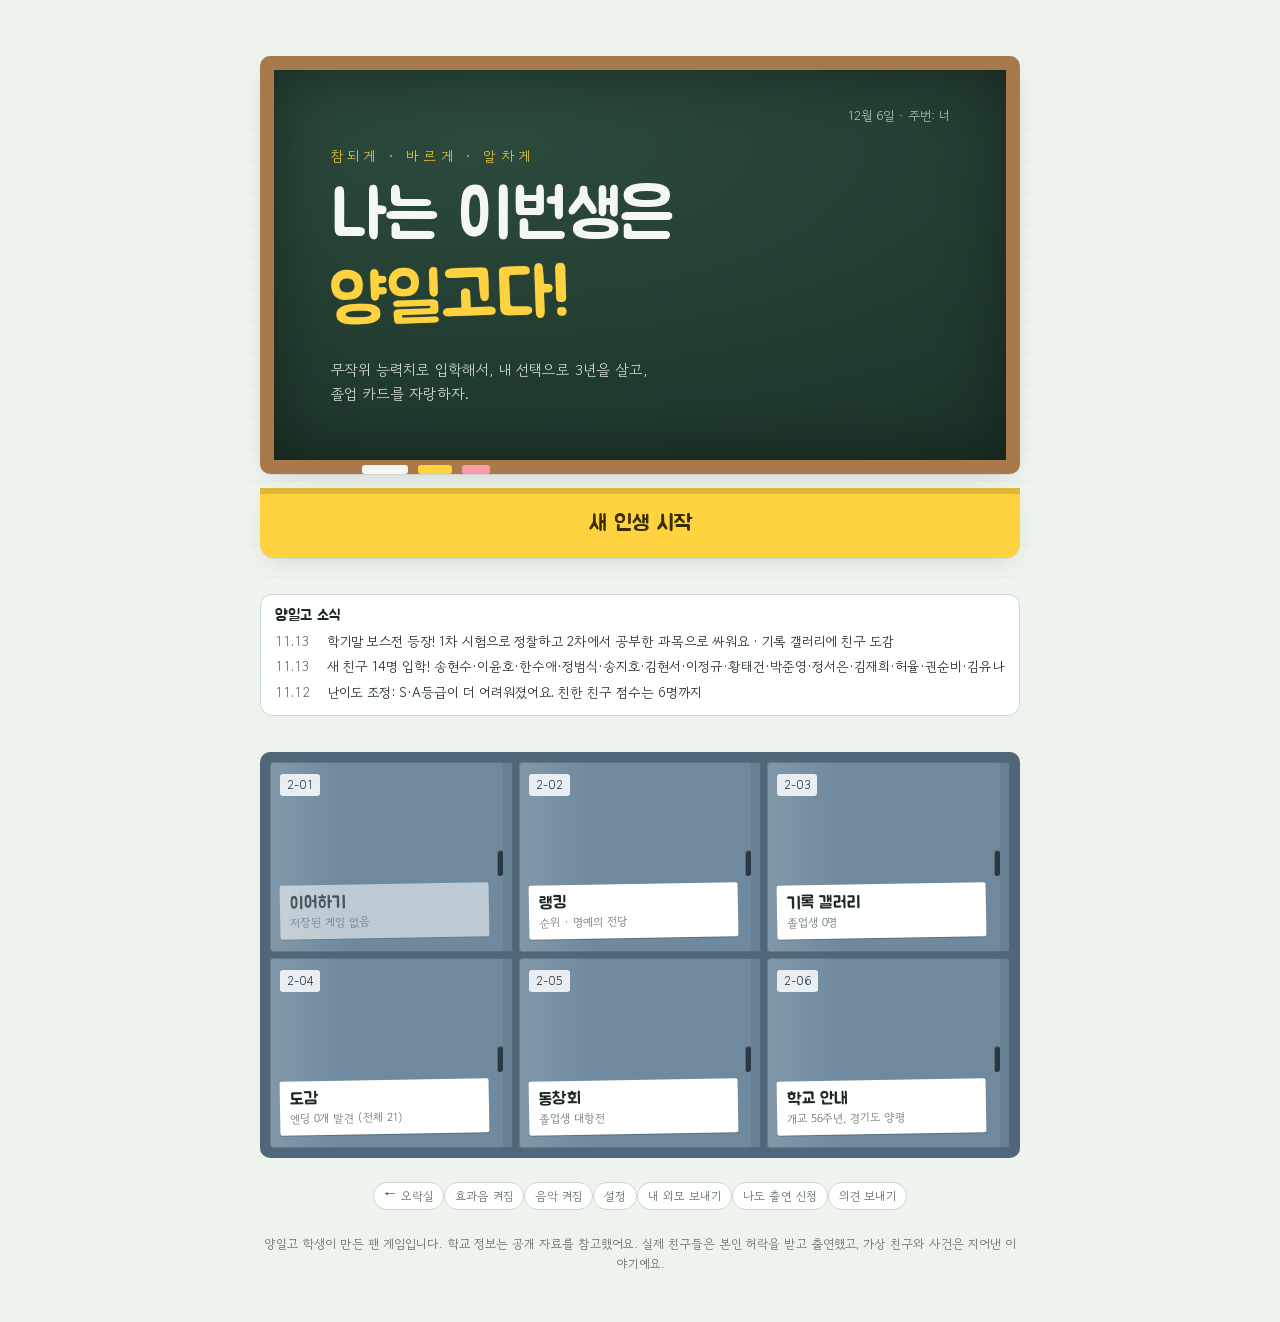
==== commit 54fe8a8f: "게임 화면·메인에 '← 오락실' 돌아가기 링크 추가 (나가기 전 자동 저장)" ====
--- a/index.html
+++ b/index.html
@@ -5,6 +5,13 @@
 <meta name="viewport" content="width=device-width, initial-scale=1, viewport-fit=cover">
 <title>나는 이번생은 양일고다!</title>
 <meta name="description" content="무작위 능력치로 입학해 졸업까지, 병맛 사건과 다양한 엔딩이 있는 학교생활 시뮬레이션">
+<meta name="theme-color" content="#eef3ee">
+<meta name="apple-mobile-web-app-capable" content="yes">
+<meta name="apple-mobile-web-app-title" content="양일고다">
+<meta name="mobile-web-app-capable" content="yes">
+<link rel="apple-touch-icon" sizes="180x180" href="apple-touch-icon.png">
+<link rel="icon" type="image/png" sizes="192x192" href="icon-192.png">
+<link rel="manifest" href="manifest.json">
 <link rel="preconnect" href="https://fonts.googleapis.com">
 <link rel="preconnect" href="https://fonts.gstatic.com" crossorigin>
 <link rel="stylesheet" href="https://fonts.googleapis.com/css2?family=Jua&family=Gowun+Dodum&family=Nanum+Myeongjo:wght@400;700;800&family=Nanum+Pen+Script&display=swap">
@@ -21,6 +28,8 @@
 <script src="school.js"></script>
 <script src="avatar.js"></script>
 <script src="avatar2.js"></script>
+<script src="avatar3.js"></script>
+<script src="fullbody.js"></script>
 <script src="scene.js"></script>
 <script src="characters.js"></script>
 <script src="friends.js"></script>
@@ -43,9 +52,18 @@
 <script src="boss.js"></script>
 <script src="bossui.js"></script>
 <script src="eventv2.js"></script>
+<script src="examcard.js"></script>
 <script src="cutscene.js"></script>
 <script src="sound.js"></script>
 <script src="frienddex.js"></script>
+<script src="story.js"></script>
+<script src="stats.js"></script>
 <script>start();</script>
+<script>/* 오락실로 나가기 전에 진행 상황 저장 */
+document.addEventListener('click', function (e) {
+  var t = e.target, a = t && t.closest ? t.closest('a.arcade-link') : null;
+  if (a && typeof save === 'function') { try { save(); } catch (err) {} }
+}, true);
+</script>
 </body>
 </html>
--- a/style.css
+++ b/style.css
@@ -927,6 +927,12 @@
 .unmet-toggle { display: block !important; padding: 4px 0 0; }
 .unmet-toggle .link { font-size: 13px; color: var(--muted); }
 .menu-foot a.sfx-btn { text-decoration: none; }
+/* 오락실(허브)로 돌아가기 */
+.arcade-link { display: inline-flex; align-items: center; gap: 5px; text-decoration: none; white-space: nowrap; }
+.arcade-link .ar { font-family: var(--f-disp); font-size: 13px; line-height: 1; transform: translateY(-.5px); }
+.topbar .arcade-link { border-style: dashed; opacity: .92; }
+.topbar .arcade-link:hover { background: rgba(255, 255, 255, .16); opacity: 1; }
+.menu-foot .arcade-link:hover { border-color: var(--board-text); color: var(--board-text); }
 @media (max-width: 760px) {
   .lockers .locker:first-child { grid-column: auto; min-height: 0; grid-template-rows: none; }
   .lockers .locker:first-child .vents { display: block; }
@@ -1113,3 +1119,89 @@
 .report-ctx-box small { color: var(--muted); font-size: 12px; } .report-ctx-box p { margin: 2px 0 0; font-size: 13px; word-break: break-all; }
 .report-card a.btn { text-decoration: none; }
 .report-close { display: block; margin: 10px auto 0; }
+
+/* ⑥ 콤보 칸 · 이야기 에필로그 */
+.combo-bar { display: flex; flex-wrap: wrap; gap: 6px; margin: 0 0 8px; }
+.combo-chip { font-size: 12.5px; padding: 3px 9px; border-radius: 999px; background: #fff3e0; color: #a14a00; border: 1px solid #ffcf99; }
+.combo-chip.on { background: #ffe1b8; font-weight: 700; }
+.epi-arc { margin: 6px 0 10px; padding: 8px 12px; border-left: 4px solid #ffb347; background: #fff8ec; border-radius: 6px; }
+@media (prefers-color-scheme: dark) { :root:not([data-theme="light"]) .combo-chip { background: #3a2a14; color: #ffcf99; border-color: #6b4a1f; } :root:not([data-theme="light"]) .combo-chip.on { background: #4d3415; } :root:not([data-theme="light"]) .epi-arc { background: #2e2616; } }
+:root[data-theme="dark"] .combo-chip { background: #3a2a14; color: #ffcf99; border-color: #6b4a1f; } :root[data-theme="dark"] .combo-chip.on { background: #4d3415; } :root[data-theme="dark"] .epi-arc { background: #2e2616; }
+
+/* 랭킹 · 졸업 점수 계산법 */
+.score-guide { margin-bottom: 12px; }
+.score-guide summary { cursor: pointer; display: flex; justify-content: space-between; align-items: center; gap: 8px; list-style: none; }
+.score-guide summary::-webkit-details-marker { display: none; }
+.score-guide summary small { color: var(--muted, #6b746f); font-size: 12px; }
+.score-guide[open] summary small { visibility: hidden; }
+.score-guide ul { list-style: none; padding: 0; margin: 10px 0 6px; }
+.score-guide li { display: flex; justify-content: space-between; gap: 10px; padding: 6px 0; border-bottom: 1px dashed rgba(0,0,0,.12); font-size: 14px; }
+.score-guide li b { white-space: nowrap; }
+.score-tiers { display: flex; flex-wrap: wrap; gap: 6px; margin: 8px 0; }
+.score-tiers .t { padding: 3px 10px; border-radius: 999px; font-weight: 700; font-size: 13px; background: #eef1ec; color: #2b3a33; }
+.score-tiers .s { background: #ffe08a; color: #6b4b00; } .score-tiers .a { background: #cfe8ff; color: #1d4f80; } .score-tiers .b { background: #dff1df; color: #2f6b3a; }
+
+/* 플레이 통계 화면 */
+.stat-cards { display: grid; grid-template-columns: repeat(4, 1fr); gap: 8px; margin-bottom: 12px; }
+.stat-card { background: var(--paper, #fff); border-radius: 12px; padding: 10px; text-align: center; box-shadow: 0 1px 4px rgba(0,0,0,.08); }
+.stat-card small { display: block; color: #6b746f; font-size: 12px; } .stat-card b { display: block; font-size: 26px; font-family: Jua, sans-serif; } .stat-card span { font-size: 11px; color: #6b746f; }
+.stat-chart { display: flex; gap: 3px; align-items: flex-end; height: 140px; padding-top: 6px; }
+.stat-day { flex: 1; display: flex; flex-direction: column; align-items: center; height: 100%; min-width: 0; }
+.stat-bars { flex: 1; width: 100%; display: flex; gap: 1px; align-items: flex-end; }
+.stat-bars i { flex: 1; border-radius: 3px 3px 0 0; min-height: 1px; }
+.stat-day small { font-size: 10px; color: #6b746f; margin-top: 3px; }
+.b-users { background: #3f7fb8; } .b-starts { background: #f2bf19; } .b-grads { background: #2f8f6b; }
+.stat-legend { display: flex; gap: 12px; font-size: 12px; margin: 8px 0 0; } .stat-legend i { display: inline-block; width: 10px; height: 10px; border-radius: 2px; margin-right: 4px; vertical-align: -1px; }
+.stat-funnel { list-style: none; padding: 0; margin: 6px 0; }
+.stat-funnel li { display: grid; grid-template-columns: 82px 1fr 36px; grid-template-rows: auto auto; column-gap: 8px; align-items: center; padding: 5px 0; }
+.stat-funnel .f-lab { font-size: 13px; } .stat-funnel b { text-align: right; }
+.stat-funnel .f-bar { height: 12px; background: #eef1ec; border-radius: 6px; overflow: hidden; } .stat-funnel .f-bar i { display: block; height: 100%; background: #2f8f6b; border-radius: 6px; }
+.stat-funnel small { grid-column: 2 / 4; font-size: 11px; color: #6b746f; }
+@media (max-width: 480px) { .stat-cards { grid-template-columns: repeat(2, 1fr); } }
+
+/* 마지막 보스 2단계: 게임 제작자 실제 사진 */
+.boss-stage { position: relative; }
+.boss-stage.hit .boss-photo-face { animation: faceHit .45s ease; }
+@keyframes faceHit { 0%, 100% { transform: none; filter: none; } 25% { transform: translateX(-4px) rotate(-3deg); filter: sepia(1) saturate(4) hue-rotate(-30deg); } 60% { transform: translateX(3px) rotate(2deg); filter: sepia(.6) saturate(3) hue-rotate(-30deg); } }
+.boss-photo-face { transform-box: fill-box; transform-origin: center; }
+.boss-reveal { position: absolute; inset: 0; display: grid; place-items: center; background: radial-gradient(circle, rgba(255,255,255,.95), rgba(255,45,111,.55) 60%, rgba(20,10,40,.85)); animation: revealFlash 2.8s ease forwards; z-index: 5; }
+.boss-reveal-card { background: #fff; padding: 6px 6px 8px; border-radius: 6px; box-shadow: 0 10px 30px rgba(0,0,0,.45); transform: rotate(-4deg); text-align: center; animation: revealPop 2.8s cubic-bezier(.2,1.6,.4,1) forwards; width: 40%; max-width: 260px; }
+.boss-reveal-card img { display: block; width: 100%; aspect-ratio: 1 / 1; object-fit: cover; object-position: center 35%; border-radius: 3px; }
+.boss-reveal-card b { display: block; font-family: Jua, sans-serif; font-size: clamp(14px, 3.6vw, 20px); color: #d61f5c; margin-top: 6px; }
+.boss-reveal-card small { display: block; font-size: 11px; color: #555; }
+@keyframes revealFlash { 0% { opacity: 0; } 8% { opacity: 1; } 85% { opacity: 1; } 100% { opacity: 0; } }
+@keyframes revealPop { 0% { transform: scale(.2) rotate(-20deg); } 18% { transform: scale(1) rotate(-4deg); } 85% { transform: scale(1) rotate(-4deg); } 100% { transform: scale(1.15) rotate(-4deg); opacity: 0; } }
+@media (prefers-reduced-motion: reduce) { .boss-reveal, .boss-reveal-card, .boss-stage.hit .boss-photo-face { animation: none; } }
+
+/* 정기시험 성적표 카드 */
+.exam-card { background: #fffdf6; border: 1px solid #e8dfc4; border-radius: 12px; padding: 12px 12px 10px; margin: 6px 0 4px; color: #1f2a24; text-align: left; }
+.ec-head { display: flex; align-items: center; gap: 10px; margin-bottom: 8px; }
+.ec-head small { display: block; font-size: 12px; color: #6b746f; }
+.ec-head b { display: block; font-family: Jua, sans-serif; font-weight: 400; font-size: 20px; }
+.ec-head em { display: inline-block; font-style: normal; font-size: 12px; margin-top: 2px; padding: 1px 7px; border-radius: 999px; background: #eef1ec; color: #4a554f; }
+.ec-head em.up { background: #dff1e4; color: #1f6b3a; } .ec-head em.down { background: #fbe3e0; color: #a33a2e; }
+.ec-avg { margin-left: auto; flex: 0 0 auto; width: 64px; height: 64px; border-radius: 50%; display: grid; place-items: center; align-content: center; background: var(--c); color: #fff; font-family: Jua, sans-serif; font-size: 24px; line-height: 1; box-shadow: inset 0 -3px 0 rgba(0,0,0,.15); }
+.ec-avg small { display: block; font-family: 'Gowun Dodum', sans-serif; font-size: 9px; margin-top: 3px; color: #fff; font-weight: 700; }
+.ec-rows { list-style: none; padding: 0; margin: 0; }
+.ec-rows li { display: grid; grid-template-columns: 86px 1fr 32px 50px; align-items: center; gap: 8px; padding: 6px 0; border-bottom: 1px dashed #e6dfcc; }
+.ec-rows li:last-child { border-bottom: 0; }
+.ec-sub { font-weight: 700; font-size: 14px; white-space: nowrap; overflow: hidden; text-overflow: ellipsis; }
+.ec-bar { height: 10px; border-radius: 6px; background: #eee8d8; overflow: hidden; }
+.ec-bar i { display: block; height: 100%; border-radius: 6px; background: var(--c); }
+.ec-sc { font-family: Jua, sans-serif; font-weight: 400; font-size: 17px; text-align: right; }
+.gb { display: inline-flex; align-items: baseline; justify-content: center; gap: 1px; min-width: 42px; padding: 2px 6px; border-radius: 8px; background: var(--c); color: #fff; font-family: Jua, sans-serif; font-size: 16px; line-height: 1.2; }
+.gb small { font-family: 'Gowun Dodum', sans-serif; font-size: 9px; opacity: .9; }
+.ec-table { width: 100%; border-collapse: collapse; font-size: 14px; }
+.ec-table th { font-size: 11px; font-weight: 400; color: #6b746f; padding: 4px 2px; text-align: center; border-bottom: 1px solid #e6dfcc; }
+.ec-table th:first-child, .ec-table td:first-child { text-align: left; }
+.ec-table td { padding: 7px 2px; text-align: center; border-bottom: 1px dashed #e6dfcc; font-variant-numeric: tabular-nums; }
+.ec-table tr:last-child td { border-bottom: 0; }
+.ec-table .ec-fin { font-family: Jua, sans-serif; font-size: 16px; }
+.ec-rank { display: block; font-size: 10px; color: #6b746f; margin-top: 2px; }
+.ec-note { font-size: 11.5px; color: #6b746f; margin: 8px 0 0; }
+.ec-cmt { font-size: 13px; margin: 6px 0 0; }
+.ec-box { margin-top: 8px; padding: 8px 10px; border-radius: 8px; background: #f3eefc; border-left: 3px solid #7a5bd6; font-size: 12.5px; line-height: 1.55; }
+.ec-box.boss { background: #fff3e0; border-left-color: #e0a12a; margin: 0 0 8px; }
+@media (max-width: 420px) { .ec-rows li { grid-template-columns: 78px 1fr 28px 48px; gap: 6px; } .ec-rows .ec-sub { font-size: 13px; } .ec-table { font-size: 13px; } .ec-avg { width: 56px; height: 56px; font-size: 21px; } }
+@media (prefers-color-scheme: dark) { :root:not([data-theme="light"]) .exam-card { background: #24302a; border-color: #3a4a42; color: #eef2ec; } :root:not([data-theme="light"]) .ec-bar { background: #34423b; } :root:not([data-theme="light"]) .ec-box { background: #2e2a40; } :root:not([data-theme="light"]) .ec-box.boss { background: #3a3020; } }
+:root[data-theme="dark"] .exam-card { background: #24302a; border-color: #3a4a42; color: #eef2ec; } :root[data-theme="dark"] .ec-bar { background: #34423b; } :root[data-theme="dark"] .ec-box { background: #2e2a40; } :root[data-theme="dark"] .ec-box.boss { background: #3a3020; }
